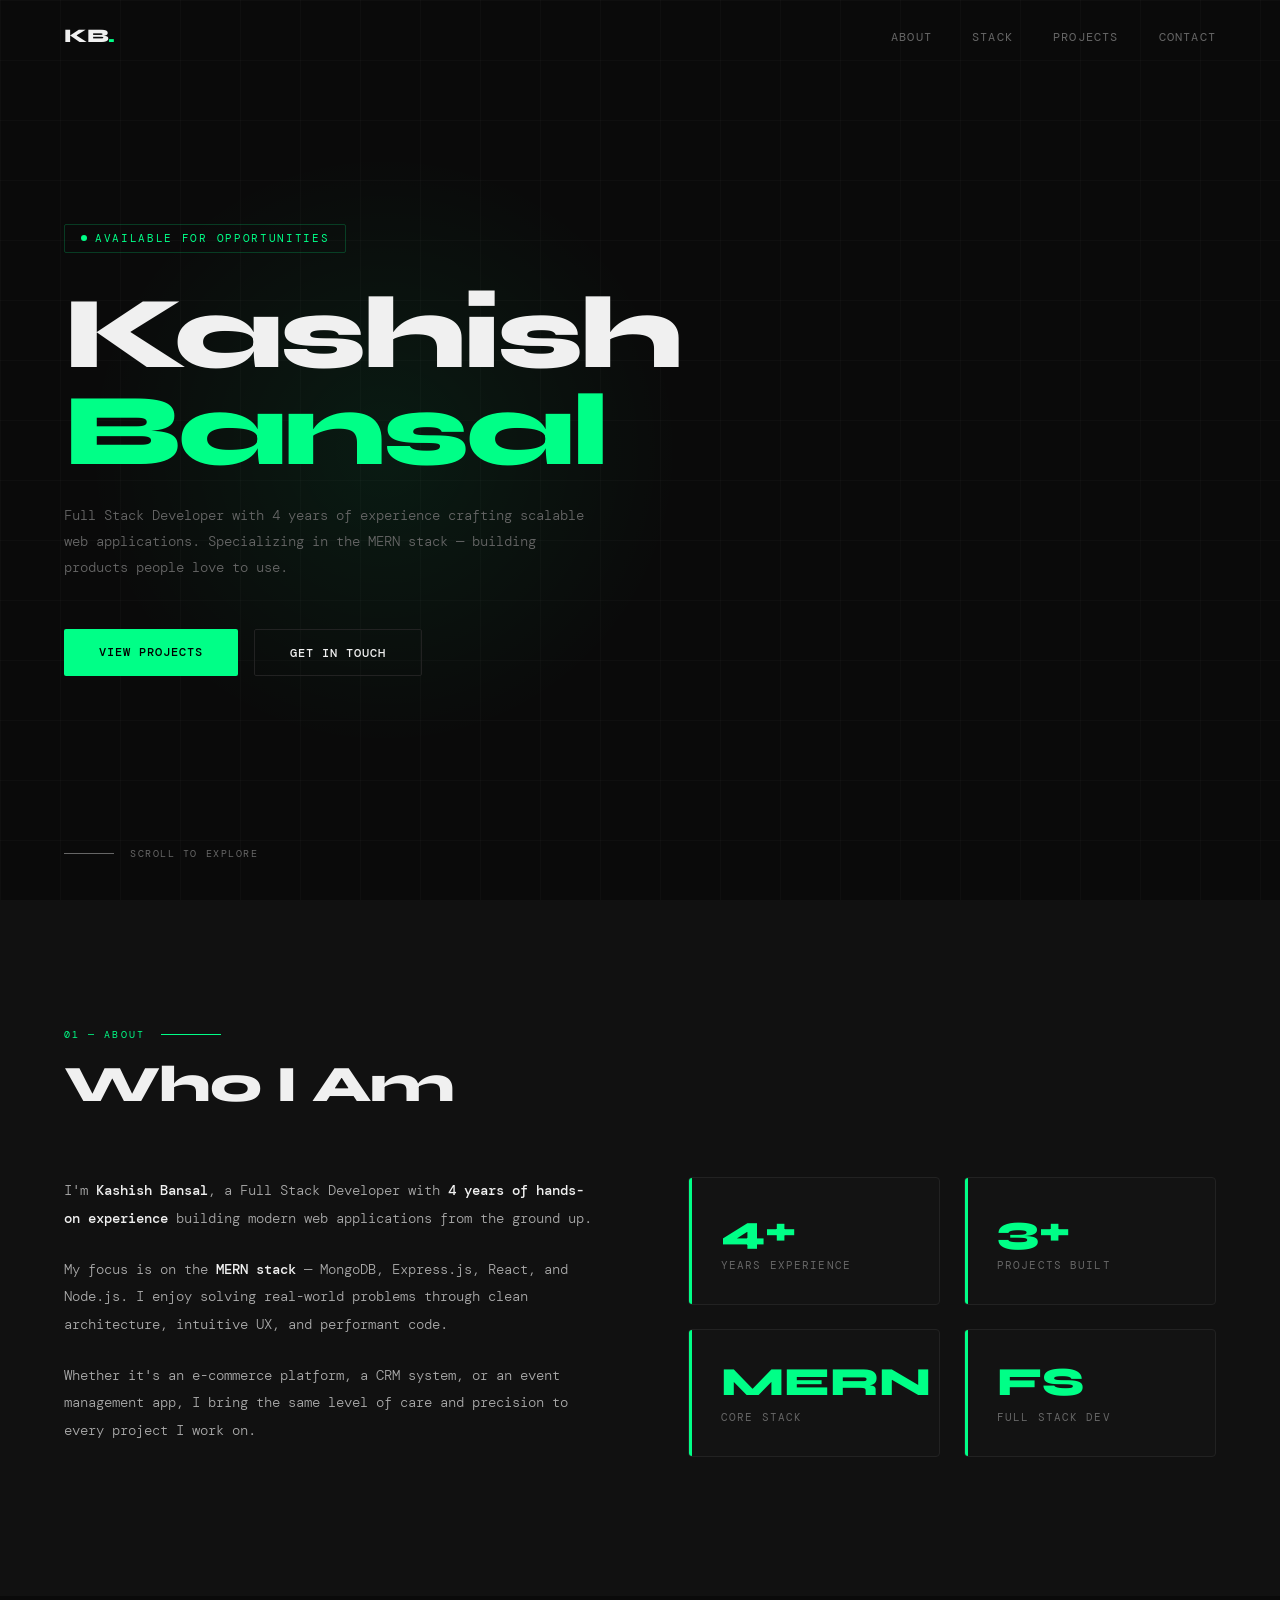
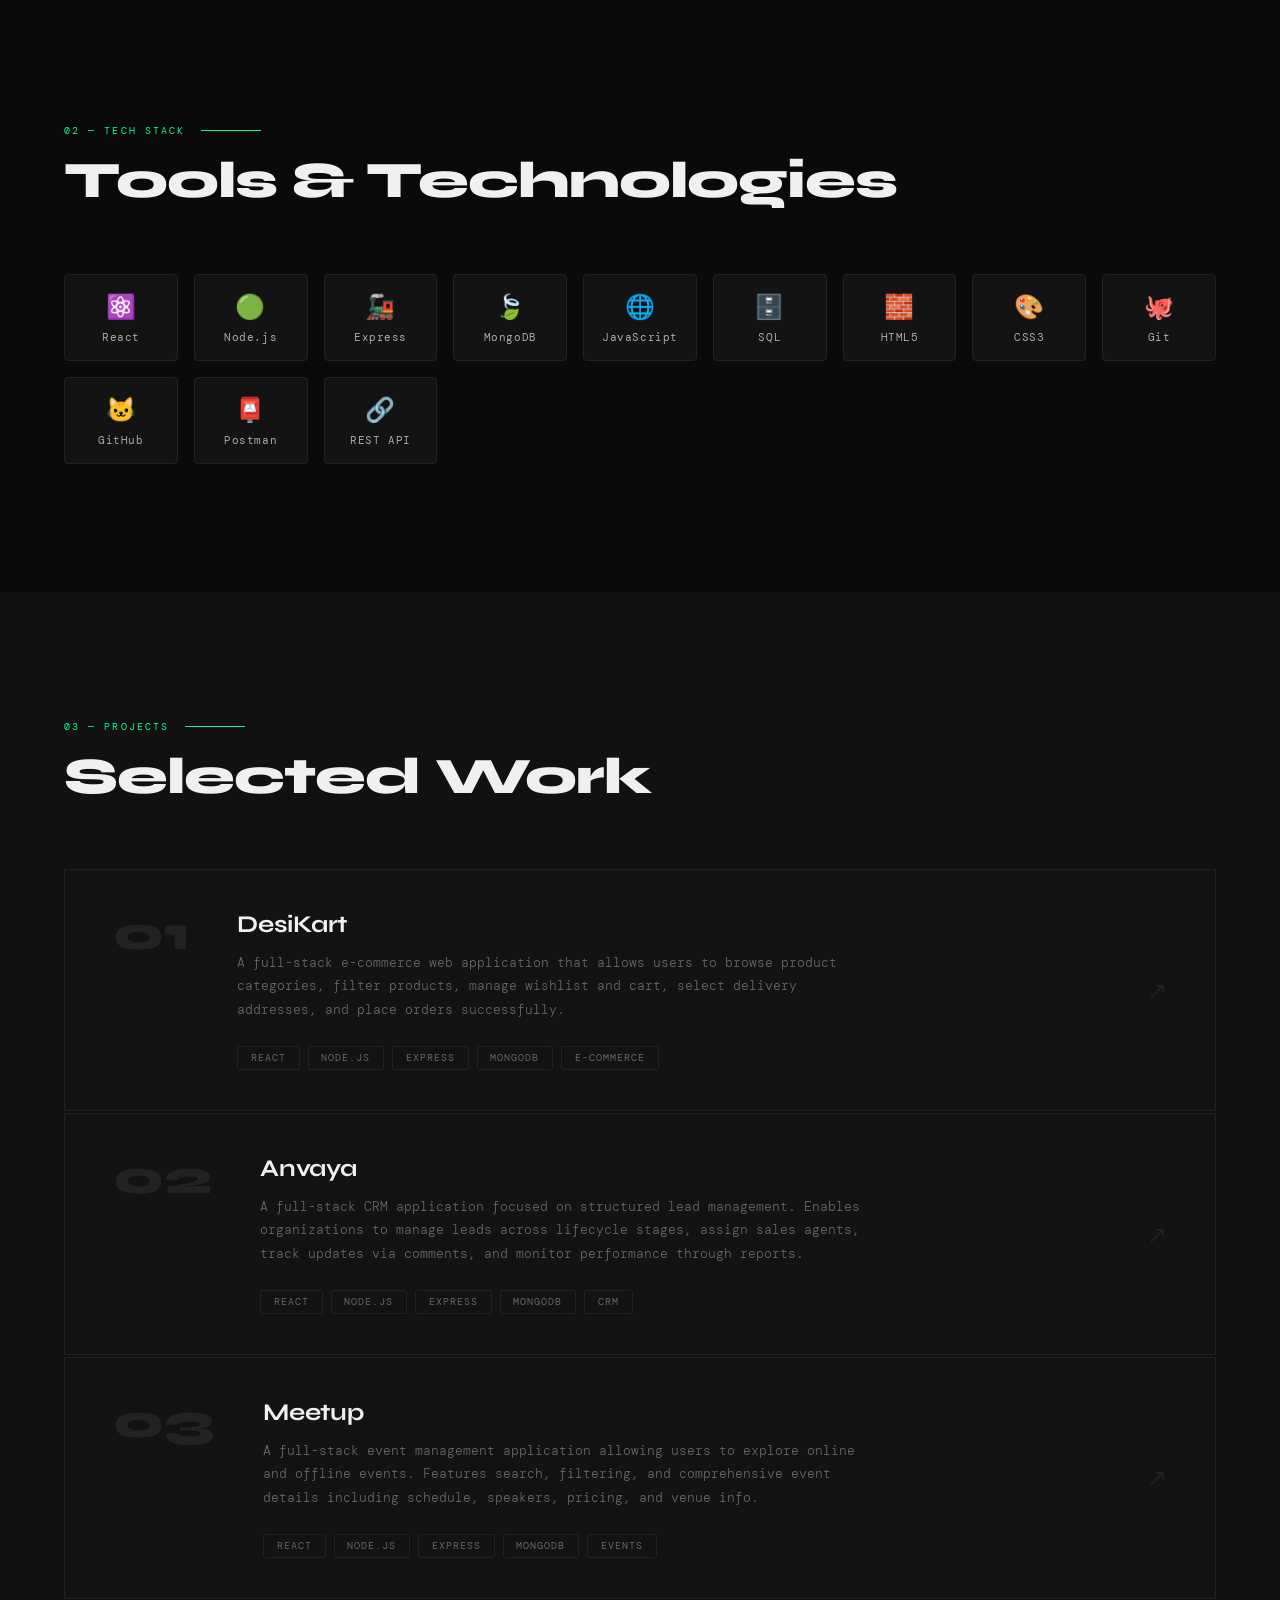
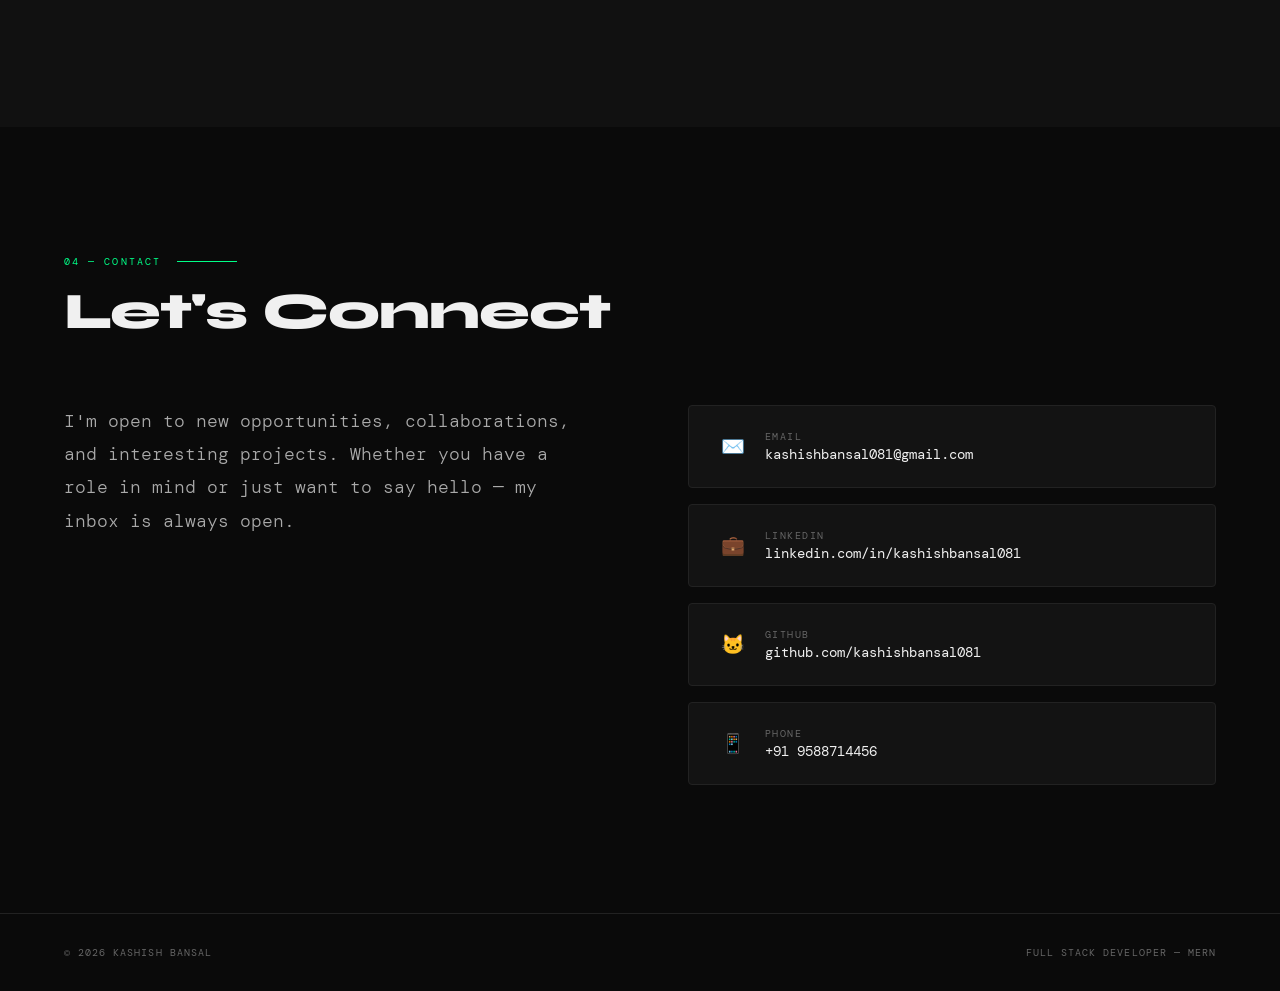
==== index.html @ 736f59fe "rename main file to index.html" ====
<!DOCTYPE html>
<html lang="en">
<head>
<meta charset="UTF-8">
<meta name="viewport" content="width=device-width, initial-scale=1.0">
<title>Kashish Bansal — Full Stack Developer</title>
<link href="https://fonts.googleapis.com/css2?family=Syne:wght@400;600;700;800&family=DM+Mono:wght@300;400;500&display=swap" rel="stylesheet">
<link rel="stylesheet" href="porfolio.css">
</head>
<body>

<!-- NAV -->
<nav id="navbar">
  <div class="nav-logo">KB<span>.</span></div>
  <ul class="nav-links">
    <li><a href="#about">About</a></li>
    <li><a href="#stack">Stack</a></li>
    <li><a href="#projects">Projects</a></li>
    <li><a href="#contact">Contact</a></li>
  </ul>
</nav>

<!-- HERO -->
<section class="hero" id="home">
  <div class="hero-grid-lines"></div>
  <div class="hero-glow"></div>
  <div class="hero-content">
    <div class="hero-tag">Available for opportunities</div>
    <h1>
      <span class="line1">Kashish</span><br>
      <span class="line2">Bansal</span>
    </h1>
    <p class="hero-desc">Full Stack Developer with 4 years of experience crafting scalable web applications. Specializing in the MERN stack — building products people love to use.</p>
    <div class="hero-cta">
      <a href="#projects" class="btn-primary">View Projects</a>
      <a href="#contact" class="btn-outline">Get In Touch</a>
    </div>
  </div>
  <div class="hero-scroll">
    <div class="scroll-line"></div>
    Scroll to explore
  </div>
</section>

<!-- ABOUT -->
<section id="about">
  <div class="section-label">01 — About</div>
  <h2 class="section-title">Who I Am</h2>
  <div class="about-grid fade-in">
    <div class="about-text">
      <p>I'm <strong>Kashish Bansal</strong>, a Full Stack Developer with <strong>4 years of hands-on experience</strong> building modern web applications from the ground up.</p>
      <p>My focus is on the <strong>MERN stack</strong> — MongoDB, Express.js, React, and Node.js. I enjoy solving real-world problems through clean architecture, intuitive UX, and performant code.</p>
      <p>Whether it's an e-commerce platform, a CRM system, or an event management app, I bring the same level of care and precision to every project I work on.</p>
    </div>
    <div class="about-stats">
      <div class="stat-card">
        <div class="stat-num">4+</div>
        <div class="stat-label">Years Experience</div>
      </div>
      <div class="stat-card">
        <div class="stat-num">3+</div>
        <div class="stat-label">Projects Built</div>
      </div>
      <div class="stat-card">
        <div class="stat-num">MERN</div>
        <div class="stat-label">Core Stack</div>
      </div>
      <div class="stat-card">
        <div class="stat-num">FS</div>
        <div class="stat-label">Full Stack Dev</div>
      </div>
    </div>
  </div>
</section>

<!-- TECH STACK -->
<section id="stack">
  <div class="section-label">02 — Tech Stack</div>
  <h2 class="section-title">Tools & Technologies</h2>
  <div class="stack-grid fade-in">
    <div class="tech-pill"><span class="icon">⚛️</span>React</div>
    <div class="tech-pill"><span class="icon">🟢</span>Node.js</div>
    <div class="tech-pill"><span class="icon">🚂</span>Express</div>
    <div class="tech-pill"><span class="icon">🍃</span>MongoDB</div>
    <div class="tech-pill"><span class="icon">🌐</span>JavaScript</div>
    <div class="tech-pill"><span class="icon">🗄️</span>SQL</div>
    <div class="tech-pill"><span class="icon">🧱</span>HTML5</div>
    <div class="tech-pill"><span class="icon">🎨</span>CSS3</div>
    <div class="tech-pill"><span class="icon">🐙</span>Git</div>
    <div class="tech-pill"><span class="icon">🐱</span>GitHub</div>
    <div class="tech-pill"><span class="icon">📮</span>Postman</div>
    <div class="tech-pill"><span class="icon">🔗</span>REST API</div>
  </div>
</section>

<!-- PROJECTS -->
<section id="projects">
  <div class="section-label">03 — Projects</div>
  <h2 class="section-title">Selected Work</h2>

  <div class="projects-list fade-in">

    <!-- Project 1 -->
    <a href="https://frontend-e-commerce-iota-nine.vercel.app/" class="project-item">
      <div class="project-num">01</div>

      <div class="project-info">
        <div class="project-name">DesiKart</div>
        <p class="project-desc">
          A full-stack e-commerce web application that allows users to browse product categories, filter products, manage wishlist and cart, select delivery addresses, and place orders successfully.
        </p>

        <div class="project-tags">
          <span class="tag">React</span>
          <span class="tag">Node.js</span>
          <span class="tag">Express</span>
          <span class="tag">MongoDB</span>
          <span class="tag">E-Commerce</span>
        </div>
      </div>

      <div class="project-arrow">↗</div>
    </a>


    <!-- Project 2 -->
    <a href="https://frontend-crm-khaki.vercel.app/" class="project-item">
      <div class="project-num">02</div>

      <div class="project-info">
        <div class="project-name">Anvaya</div>
        <p class="project-desc">
          A full-stack CRM application focused on structured lead management. Enables organizations to manage leads across lifecycle stages, assign sales agents, track updates via comments, and monitor performance through reports.
        </p>

        <div class="project-tags">
          <span class="tag">React</span>
          <span class="tag">Node.js</span>
          <span class="tag">Express</span>
          <span class="tag">MongoDB</span>
          <span class="tag">CRM</span>
        </div>
      </div>

      <div class="project-arrow">↗</div>
    </a>


    <!-- Project 3 -->
    <a href="https://frontend-meetup-app-sable.vercel.app/" class="project-item">
      <div class="project-num">03</div>

      <div class="project-info">
        <div class="project-name">Meetup</div>
        <p class="project-desc">
          A full-stack event management application allowing users to explore online and offline events. Features search, filtering, and comprehensive event details including schedule, speakers, pricing, and venue info.
        </p>

        <div class="project-tags">
          <span class="tag">React</span>
          <span class="tag">Node.js</span>
          <span class="tag">Express</span>
          <span class="tag">MongoDB</span>
          <span class="tag">Events</span>
        </div>
      </div>

      <div class="project-arrow">↗</div>
    </a>

  </div>
</section>

<!-- CONTACT -->
<section id="contact">
  <div class="section-label">04 — Contact</div>
  <h2 class="section-title">Let's Connect</h2>
  <div class="contact-wrapper fade-in">
    <div class="contact-intro">
      <p style="font-size:1.1rem;line-height:1.9;color:#aaa;font-weight:300;">
        I'm open to new opportunities, collaborations, and interesting projects. Whether you have a role in mind or just want to say hello — my inbox is always open.
      </p>
    </div>
    <div class="contact-links">
      <a href="/cdn-cgi/l/kashishbansal081#d2b9b3a1babba1ba92b7aab3bfa2beb7fcb1bdbf" class="contact-link">
        <span class="link-icon">✉️</span>
        <div class="link-meta">
          <span class="link-type">Email</span>
          <span class="link-label"><span class="__cf_email__" data-cfemail="0b606a78636278634b6e736a667b676e25686466">kashishbansal081@gmail.com</span></span>
        </div>
      </a>
      <a href="https://linkedin.com/in/kashishbansal081" target="_blank" class="contact-link">
        <span class="link-icon">💼</span>
        <div class="link-meta">
          <span class="link-type">LinkedIn</span>
          <span class="link-label">linkedin.com/in/kashishbansal081</span>
        </div>
      </a>
      <a href="https://github.com/kashishbansal081" target="_blank" class="contact-link">
        <span class="link-icon">🐱</span>
        <div class="link-meta">
          <span class="link-type">GitHub</span>
          <span class="link-label">github.com/kashishbansal081</span>
        </div>
      </a>
      <a href="tel:+919999999999" class="contact-link">
        <span class="link-icon">📱</span>
        <div class="link-meta">
          <span class="link-type">Phone</span>
          <span class="link-label">+91 9588714456</span>
        </div>
      </a>
    </div>
  </div>
</section>

<footer>
  <span>&copy; 2026 Kashish Bansal</span>
  <span>Full Stack Developer — MERN</span>
</footer>

<script data-cfasync="false" src="/cdn-cgi/scripts/5c5dd728/cloudflare-static/email-decode.min.js"></script><script>
  // Nav scroll
  const navbar = document.getElementById('navbar');
  window.addEventListener('scroll', () => {
    navbar.classList.toggle('scrolled', window.scrollY > 50);
  });

  // Fade in observer
  const observer = new IntersectionObserver((entries) => {
    entries.forEach((e, i) => {
      if (e.isIntersecting) {
        e.target.style.transitionDelay = (i * 0.1) + 's';
        e.target.classList.add('visible');
      }
    });
  }, { threshold: 0.1 });
  document.querySelectorAll('.fade-in').forEach(el => observer.observe(el));
</script>
</body>
</html>
---- porfolio.css ----
:root {
  --bg: #0a0a0a;
  --surface: #111111;
  --surface2: #181818;
  --border: #222222;
  --accent: #00ff87;
  --accent2: #00c4ff;
  --text: #f0f0f0;
  --muted: #666666;
  --card-bg: #131313;
}

*,
*::before,
*::after {
  box-sizing: border-box;
  margin: 0;
  padding: 0;
}

html {
  scroll-behavior: smooth;
}

body {
  background: var(--bg);
  color: var(--text);
  font-family: "DM Mono", monospace;
  overflow-x: hidden;
}

/* Noise overlay */
body::before {
  content: "";
  position: fixed;
  inset: 0;
  pointer-events: none;
  z-index: 1;
  opacity: 0.4;
}

/* NAV */
nav {
  position: fixed;
  top: 0;
  left: 0;
  right: 0;
  z-index: 100;
  display: flex;
  justify-content: space-between;
  align-items: center;
  padding: 1.5rem 4rem;
  border-bottom: 1px solid transparent;
  transition: all 0.3s;
  backdrop-filter: blur(0px);
}
nav.scrolled {
  border-bottom-color: var(--border);
  background: rgba(10, 10, 10, 0.85);
  backdrop-filter: blur(20px);
}
.nav-logo {
  font-family: "Syne", sans-serif;
  font-weight: 800;
  font-size: 1.2rem;
  letter-spacing: -0.02em;
}
.nav-logo span {
  color: var(--accent);
}
.nav-links {
  display: flex;
  gap: 2.5rem;
  list-style: none;
}
.nav-links a {
  color: var(--muted);
  text-decoration: none;
  font-size: 0.75rem;
  letter-spacing: 0.1em;
  text-transform: uppercase;
  transition: color 0.2s;
}
.nav-links a:hover {
  color: var(--accent);
}

/* HERO */
.hero {
  min-height: 100vh;
  display: flex;
  flex-direction: column;
  justify-content: center;
  padding: 0 4rem;
  position: relative;
  overflow: hidden;
}
.hero-grid-lines {
  position: absolute;
  inset: 0;
  z-index: 0;
  background-image:
    linear-gradient(rgba(255, 255, 255, 0.02) 1px, transparent 1px),
    linear-gradient(90deg, rgba(255, 255, 255, 0.02) 1px, transparent 1px);
  background-size: 60px 60px;
}
.hero-glow {
  position: absolute;
  width: 600px;
  height: 600px;
  background: radial-gradient(
    circle,
    rgba(0, 255, 135, 0.07) 0%,
    transparent 70%
  );
  top: 50%;
  left: 30%;
  transform: translate(-50%, -50%);
  pointer-events: none;
}
.hero-content {
  position: relative;
  z-index: 2;
  max-width: 900px;
}
.hero-tag {
  display: inline-flex;
  align-items: center;
  gap: 0.5rem;
  font-size: 0.7rem;
  letter-spacing: 0.15em;
  text-transform: uppercase;
  color: var(--accent);
  margin-bottom: 2rem;
  border: 1px solid rgba(0, 255, 135, 0.2);
  padding: 0.4rem 1rem;
  border-radius: 2px;
}
.hero-tag::before {
  content: "";
  width: 6px;
  height: 6px;
  background: var(--accent);
  border-radius: 50%;
  animation: pulse 2s infinite;
}
@keyframes pulse {
  0%,
  100% {
    opacity: 1;
    transform: scale(1);
  }
  50% {
    opacity: 0.4;
    transform: scale(0.8);
  }
}
.hero h1 {
  font-family: "Syne", sans-serif;
  font-size: clamp(3.5rem, 8vw, 7rem);
  font-weight: 800;
  line-height: 0.95;
  letter-spacing: -0.03em;
  margin-bottom: 1.5rem;
}
.hero h1 .line2 {
  color: var(--accent);
}
.hero-desc {
  font-size: 0.9rem;
  line-height: 1.8;
  color: var(--muted);
  max-width: 520px;
  margin-bottom: 3rem;
  font-weight: 300;
}
.hero-cta {
  display: flex;
  gap: 1rem;
  flex-wrap: wrap;
}
.btn-primary {
  background: var(--accent);
  color: #000;
  padding: 0.9rem 2.2rem;
  font-family: "DM Mono", monospace;
  font-size: 0.75rem;
  font-weight: 500;
  letter-spacing: 0.08em;
  text-transform: uppercase;
  border: none;
  border-radius: 2px;
  text-decoration: none;
  transition: all 0.2s;
  display: inline-block;
}
.btn-primary:hover {
  background: #00e678;
  transform: translateY(-2px);
}
.btn-outline {
  background: transparent;
  color: var(--text);
  padding: 0.9rem 2.2rem;
  font-family: "DM Mono", monospace;
  font-size: 0.75rem;
  font-weight: 500;
  letter-spacing: 0.08em;
  text-transform: uppercase;
  border: 1px solid var(--border);
  border-radius: 2px;
  text-decoration: none;
  transition: all 0.2s;
  display: inline-block;
}
.btn-outline:hover {
  border-color: var(--accent);
  color: var(--accent);
}

.hero-scroll {
  position: absolute;
  bottom: 2.5rem;
  left: 4rem;
  display: flex;
  align-items: center;
  gap: 1rem;
  font-size: 0.65rem;
  letter-spacing: 0.15em;
  text-transform: uppercase;
  color: var(--muted);
  z-index: 2;
}
.scroll-line {
  width: 50px;
  height: 1px;
  background: var(--muted);
  position: relative;
  overflow: hidden;
}
.scroll-line::after {
  content: "";
  position: absolute;
  top: 0;
  left: -100%;
  width: 100%;
  height: 100%;
  background: var(--accent);
  animation: scrollLine 2s ease infinite;
}
@keyframes scrollLine {
  0% {
    left: -100%;
  }
  100% {
    left: 100%;
  }
}

/* SECTIONS */
section {
  padding: 8rem 4rem;
  position: relative;
}
.section-label {
  font-size: 0.65rem;
  letter-spacing: 0.2em;
  text-transform: uppercase;
  color: var(--accent);
  margin-bottom: 1rem;
  display: flex;
  align-items: center;
  gap: 1rem;
}
.section-label::after {
  content: "";
  flex: 1;
  max-width: 60px;
  height: 1px;
  background: var(--accent);
}
.section-title {
  font-family: "Syne", sans-serif;
  font-size: clamp(2rem, 4vw, 3.5rem);
  font-weight: 800;
  letter-spacing: -0.02em;
  margin-bottom: 4rem;
  line-height: 1.1;
}

/* ABOUT */
#about {
  background: var(--surface);
}
.about-grid {
  display: grid;
  grid-template-columns: 1fr 1fr;
  gap: 6rem;
  align-items: start;
}
.about-text p {
  font-size: 0.9rem;
  line-height: 1.9;
  color: #aaa;
  margin-bottom: 1.5rem;
  font-weight: 300;
}
.about-text p strong {
  color: var(--text);
  font-weight: 500;
}
.about-stats {
  display: grid;
  grid-template-columns: 1fr 1fr;
  gap: 1.5rem;
}
.stat-card {
  background: var(--card-bg);
  border: 1px solid var(--border);
  padding: 2rem;
  border-radius: 4px;
  position: relative;
  overflow: hidden;
}
.stat-card::before {
  content: "";
  position: absolute;
  top: 0;
  left: 0;
  width: 3px;
  height: 100%;
  background: var(--accent);
}
.stat-num {
  font-family: "Syne", sans-serif;
  font-size: 2.5rem;
  font-weight: 800;
  color: var(--accent);
  line-height: 1;
  margin-bottom: 0.5rem;
}
.stat-label {
  font-size: 0.7rem;
  letter-spacing: 0.1em;
  text-transform: uppercase;
  color: var(--muted);
}

/* TECH STACK */
#stack {
  background: var(--bg);
}
.stack-grid {
  display: grid;
  grid-template-columns: repeat(auto-fill, minmax(110px, 1fr));
  gap: 1rem;
}
.tech-pill {
  background: var(--card-bg);
  border: 1px solid var(--border);
  padding: 1rem 0.5rem;
  border-radius: 4px;
  text-align: center;
  font-size: 0.7rem;
  letter-spacing: 0.05em;
  color: #aaa;
  transition: all 0.2s;
}
.tech-pill:hover {
  border-color: var(--accent);
  color: var(--accent);
  background: rgba(0, 255, 135, 0.04);
  transform: translateY(-3px);
}
.tech-pill .icon {
  font-size: 1.5rem;
  display: block;
  margin-bottom: 0.5rem;
}

/* PROJECTS */
#projects {
  background: var(--surface);
}
.projects-list {
  display: flex;
  flex-direction: column;
  gap: 1.5px;
}
.project-item {
  background: var(--card-bg);
  border: 1px solid var(--border);
  padding: 2.5rem 3rem;
  display: grid;
  grid-template-columns: auto 1fr auto;
  align-items: start;
  gap: 3rem;
  transition: all 0.25s;
  position: relative;
  overflow: hidden;
  text-decoration: none;
  color: inherit;
}
.project-item::after {
  content: "";
  position: absolute;
  bottom: 0;
  left: 0;
  width: 0;
  height: 2px;
  background: linear-gradient(90deg, var(--accent), var(--accent2));
  transition: width 0.3s ease;
}
.project-item:hover::after {
  width: 100%;
}
.project-item:hover {
  background: #161616;
  border-color: #333;
}
.project-num {
  font-family: "Syne", sans-serif;
  font-size: 3rem;
  font-weight: 800;
  color: var(--border);
  line-height: 1;
  transition: color 0.2s;
  min-width: 60px;
}
.project-item:hover .project-num {
  color: var(--accent);
}
.project-name {
  font-family: "Syne", sans-serif;
  font-size: 1.5rem;
  font-weight: 700;
  margin-bottom: 0.75rem;
  letter-spacing: -0.01em;
}
.project-desc {
  font-size: 0.82rem;
  line-height: 1.8;
  color: var(--muted);
  font-weight: 300;
  max-width: 600px;
  margin-bottom: 1.5rem;
}
.project-tags {
  display: flex;
  flex-wrap: wrap;
  gap: 0.5rem;
}
.tag {
  font-size: 0.62rem;
  letter-spacing: 0.1em;
  text-transform: uppercase;
  padding: 0.3rem 0.8rem;
  border: 1px solid var(--border);
  border-radius: 2px;
  color: var(--muted);
}
.project-arrow {
  font-size: 1.5rem;
  color: var(--border);
  transition: all 0.2s;
  align-self: center;
}
.project-item:hover .project-arrow {
  color: var(--accent);
  transform: translate(4px, -4px);
}

/* CONTACT */
#contact {
  background: var(--bg);
}
.contact-wrapper {
  display: grid;
  grid-template-columns: 1fr 1fr;
  gap: 6rem;
  align-items: start;
}
.contact-intro {
  font-size: 0.9rem;
  line-height: 1.9;
  color: #aaa;
  font-weight: 300;
}
.contact-links {
  display: flex;
  flex-direction: column;
  gap: 1rem;
}
.contact-link {
  display: flex;
  align-items: center;
  gap: 1.5rem;
  padding: 1.5rem 2rem;
  background: var(--card-bg);
  border: 1px solid var(--border);
  border-radius: 4px;
  text-decoration: none;
  color: var(--text);
  transition: all 0.2s;
}
.contact-link:hover {
  border-color: var(--accent);
  transform: translateX(6px);
}
.contact-link:hover .link-label {
  color: var(--accent);
}
.link-icon {
  font-size: 1.2rem;
  width: 20px;
  text-align: center;
}
.link-meta {
  display: flex;
  flex-direction: column;
  gap: 0.2rem;
}
.link-type {
  font-size: 0.6rem;
  letter-spacing: 0.15em;
  text-transform: uppercase;
  color: var(--muted);
}
.link-label {
  font-size: 0.85rem;
  font-weight: 400;
}

/* FOOTER */
footer {
  border-top: 1px solid var(--border);
  padding: 2rem 4rem;
  display: flex;
  justify-content: space-between;
  align-items: center;
  font-size: 0.65rem;
  letter-spacing: 0.1em;
  text-transform: uppercase;
  color: var(--muted);
}

/* FADE IN */
.fade-in {
  opacity: 0;
  transform: translateY(30px);
  transition:
    opacity 0.7s ease,
    transform 0.7s ease;
}
.fade-in.visible {
  opacity: 1;
  transform: translateY(0);
}

@media (max-width: 768px) {
  nav {
    padding: 1.2rem 1.5rem;
  }
  .nav-links {
    display: none;
  }
  .hero {
    padding: 0 1.5rem;
  }
  section {
    padding: 5rem 1.5rem;
  }
  .about-grid,
  .contact-wrapper {
    grid-template-columns: 1fr;
    gap: 3rem;
  }
  .project-item {
    grid-template-columns: 1fr;
    gap: 1rem;
    padding: 2rem;
    text-decoration: none;
    color: inherit;
  }
  .project-num {
    font-size: 2rem;
  }
  footer {
    flex-direction: column;
    gap: 1rem;
    text-align: center;
    padding: 2rem 1.5rem;
  }
}
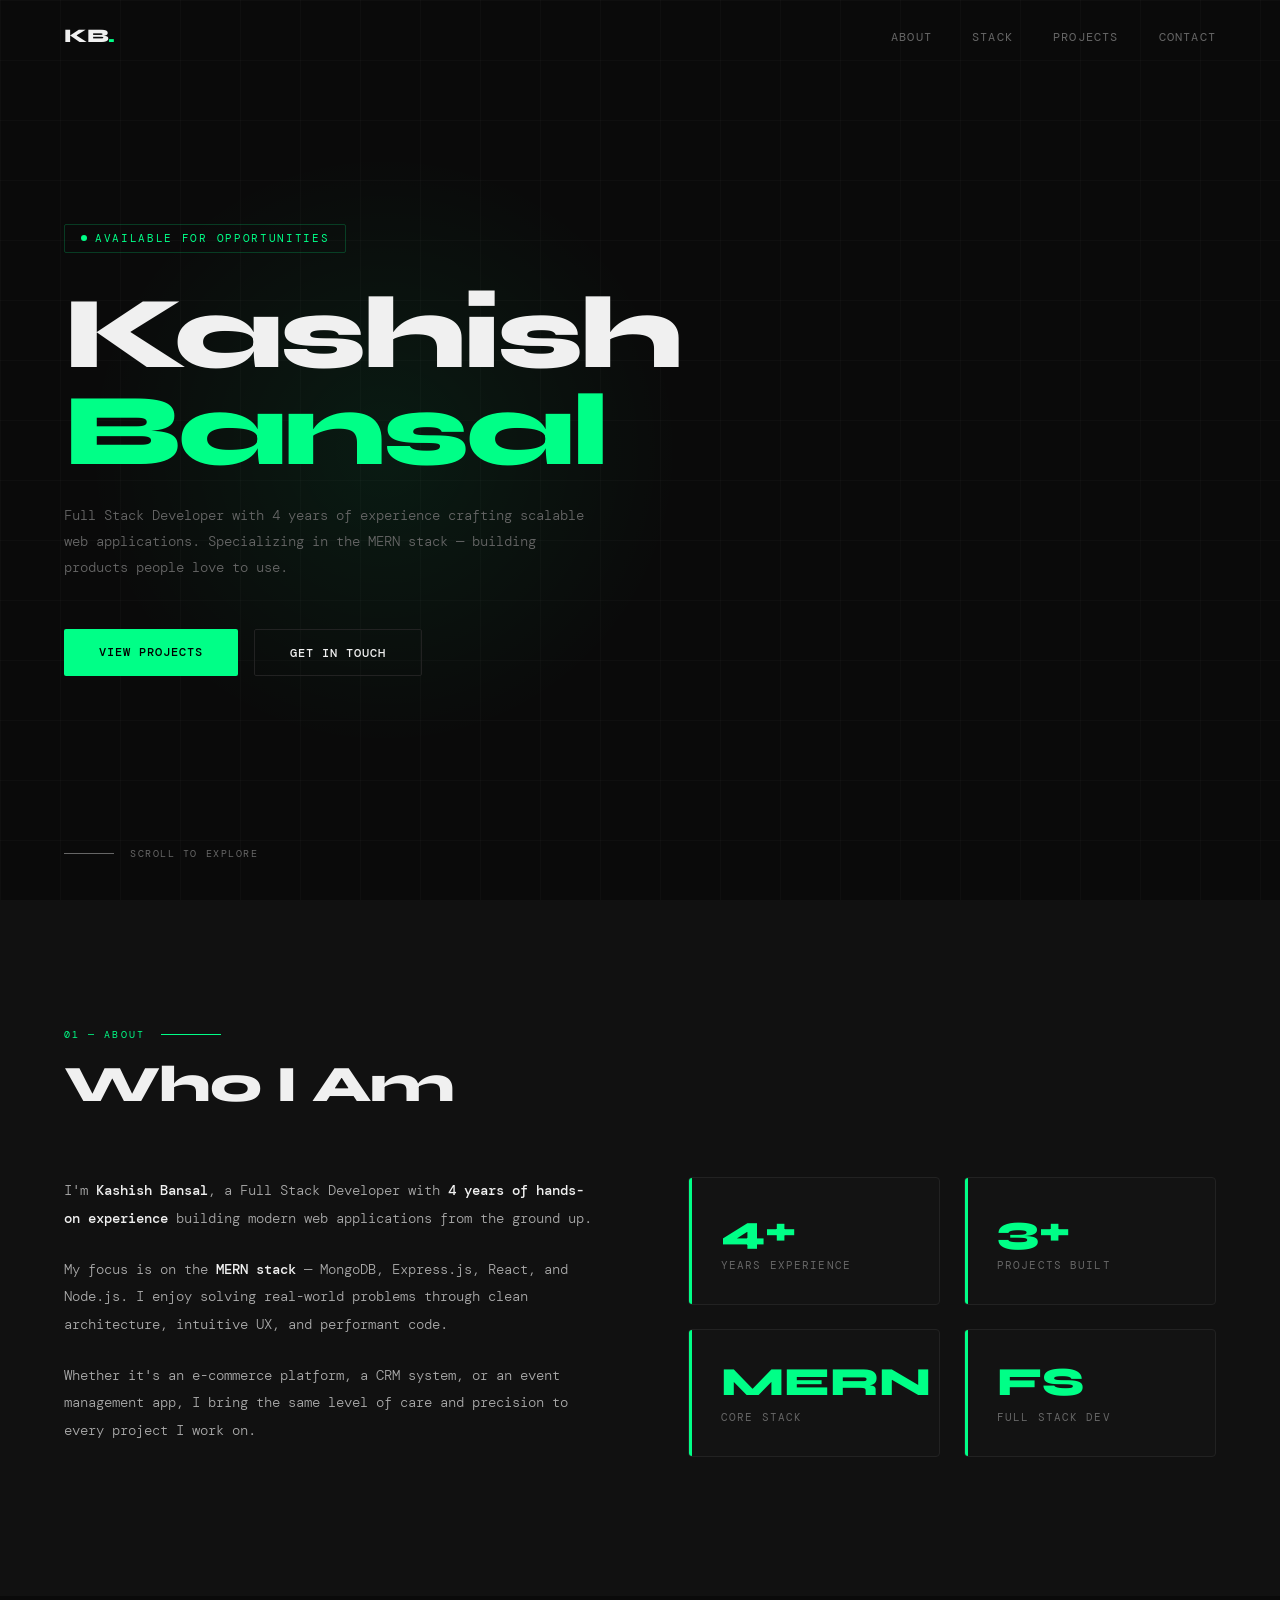
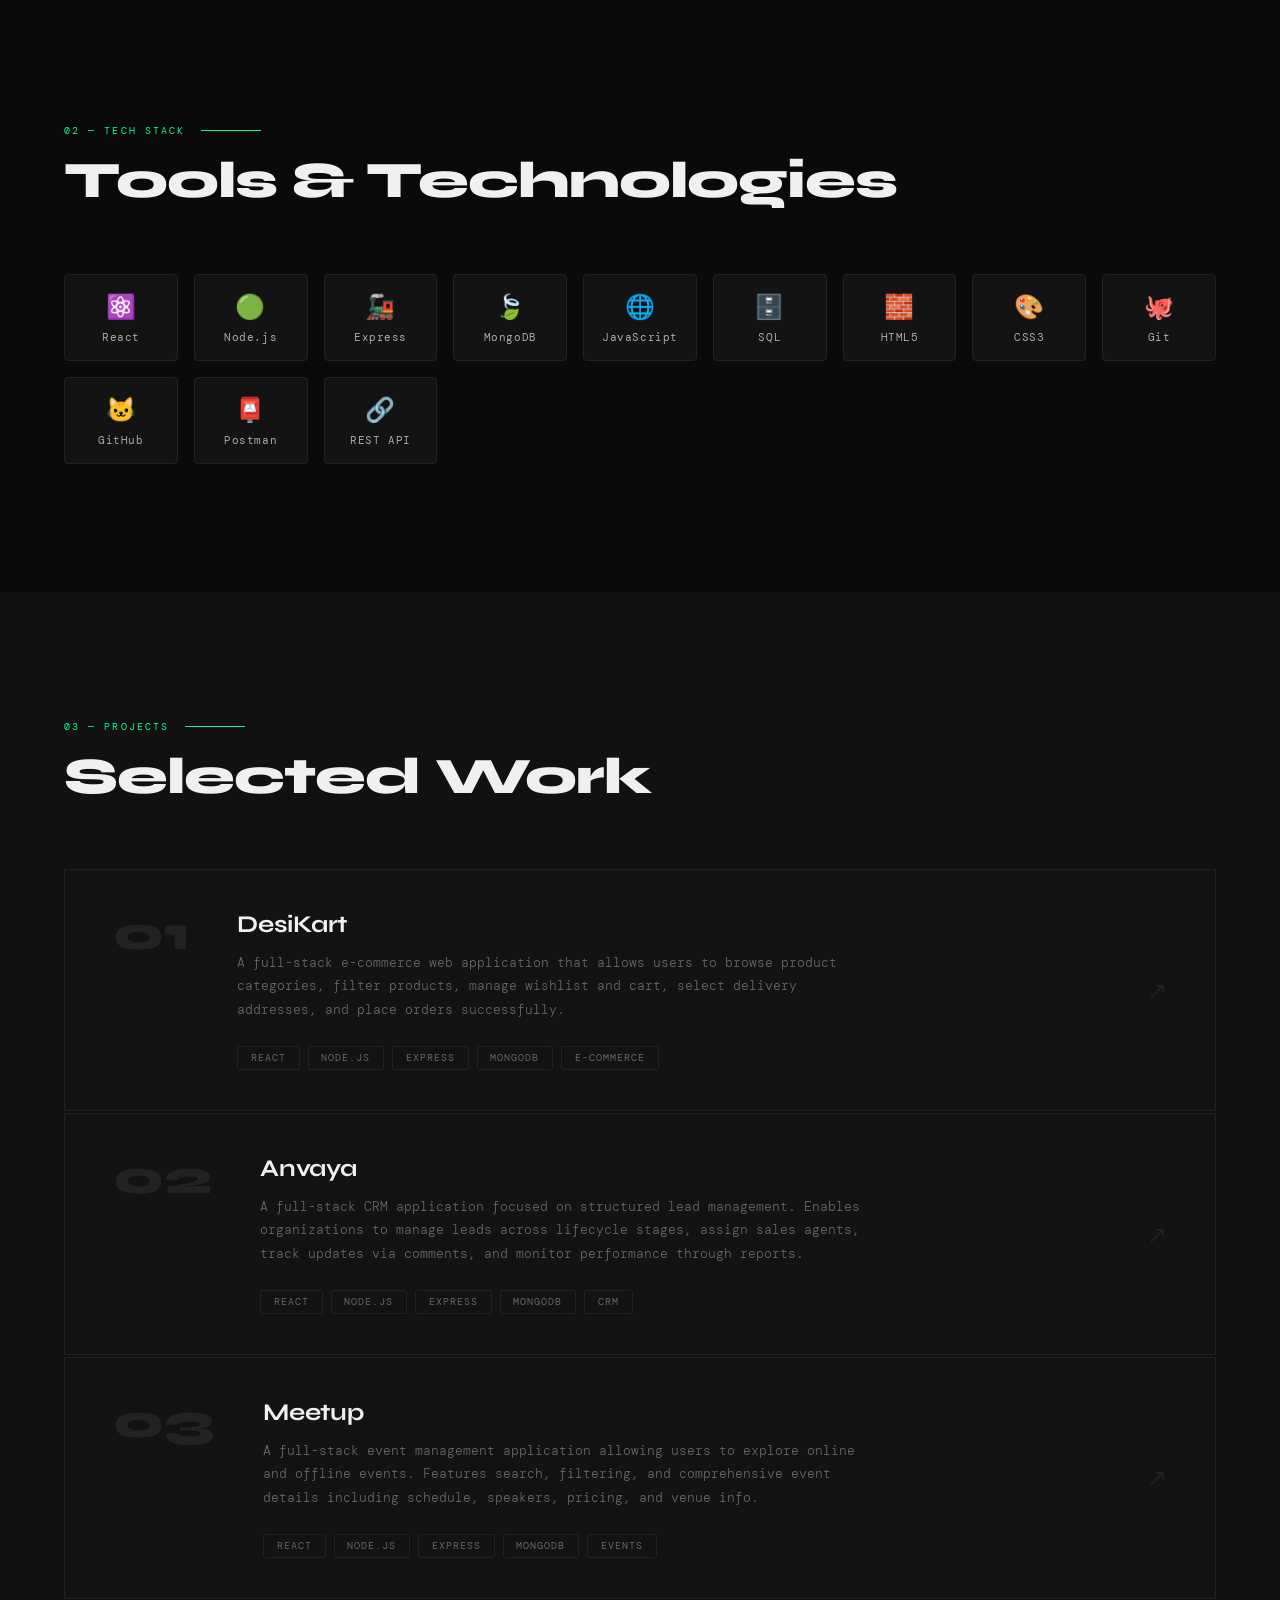
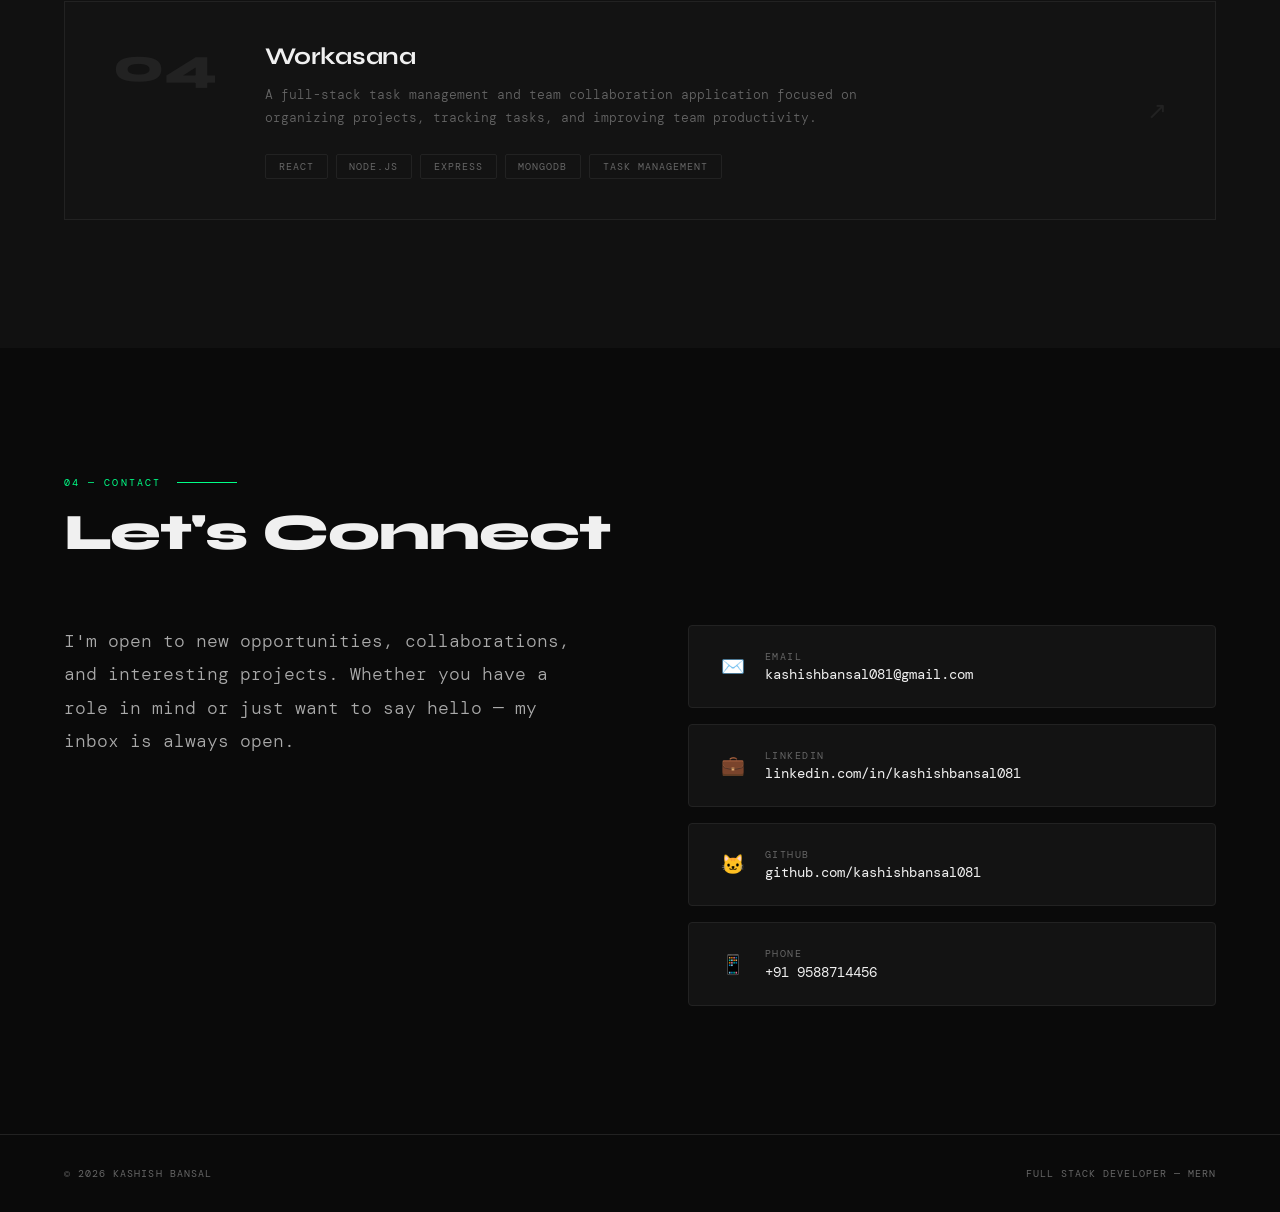
==== commit 2665670e: "adding new project to the portfolio" ====
--- a/index.html
+++ b/index.html
@@ -168,6 +168,30 @@
       <div class="project-arrow">↗</div>
     </a>
 
+        <!-- Project 4 -->
+
+    <a href="https://frontend-workasana-3m46-m0f79z5gn.vercel.app/" class="project-item">
+      <div class="project-num">04</div>
+
+      <div class="project-info">
+        <div class="project-name">Workasana</div>
+        <p class="project-desc">
+          A full-stack task management and team collaboration application focused on organizing projects, tracking tasks, and improving team productivity.
+        </p>
+
+        <div class="project-tags">
+          <span class="tag">React</span>
+          <span class="tag">Node.js</span>
+          <span class="tag">Express</span>
+          <span class="tag">MongoDB</span>
+          <span class="tag">Task Management</span>
+        </div>
+      </div>
+
+      <div class="project-arrow">↗</div>
+    </a>
+
+
   </div>
 </section>
 
@@ -238,4 +262,4 @@
   document.querySelectorAll('.fade-in').forEach(el => observer.observe(el));
 </script>
 </body>
-</html>+</html>
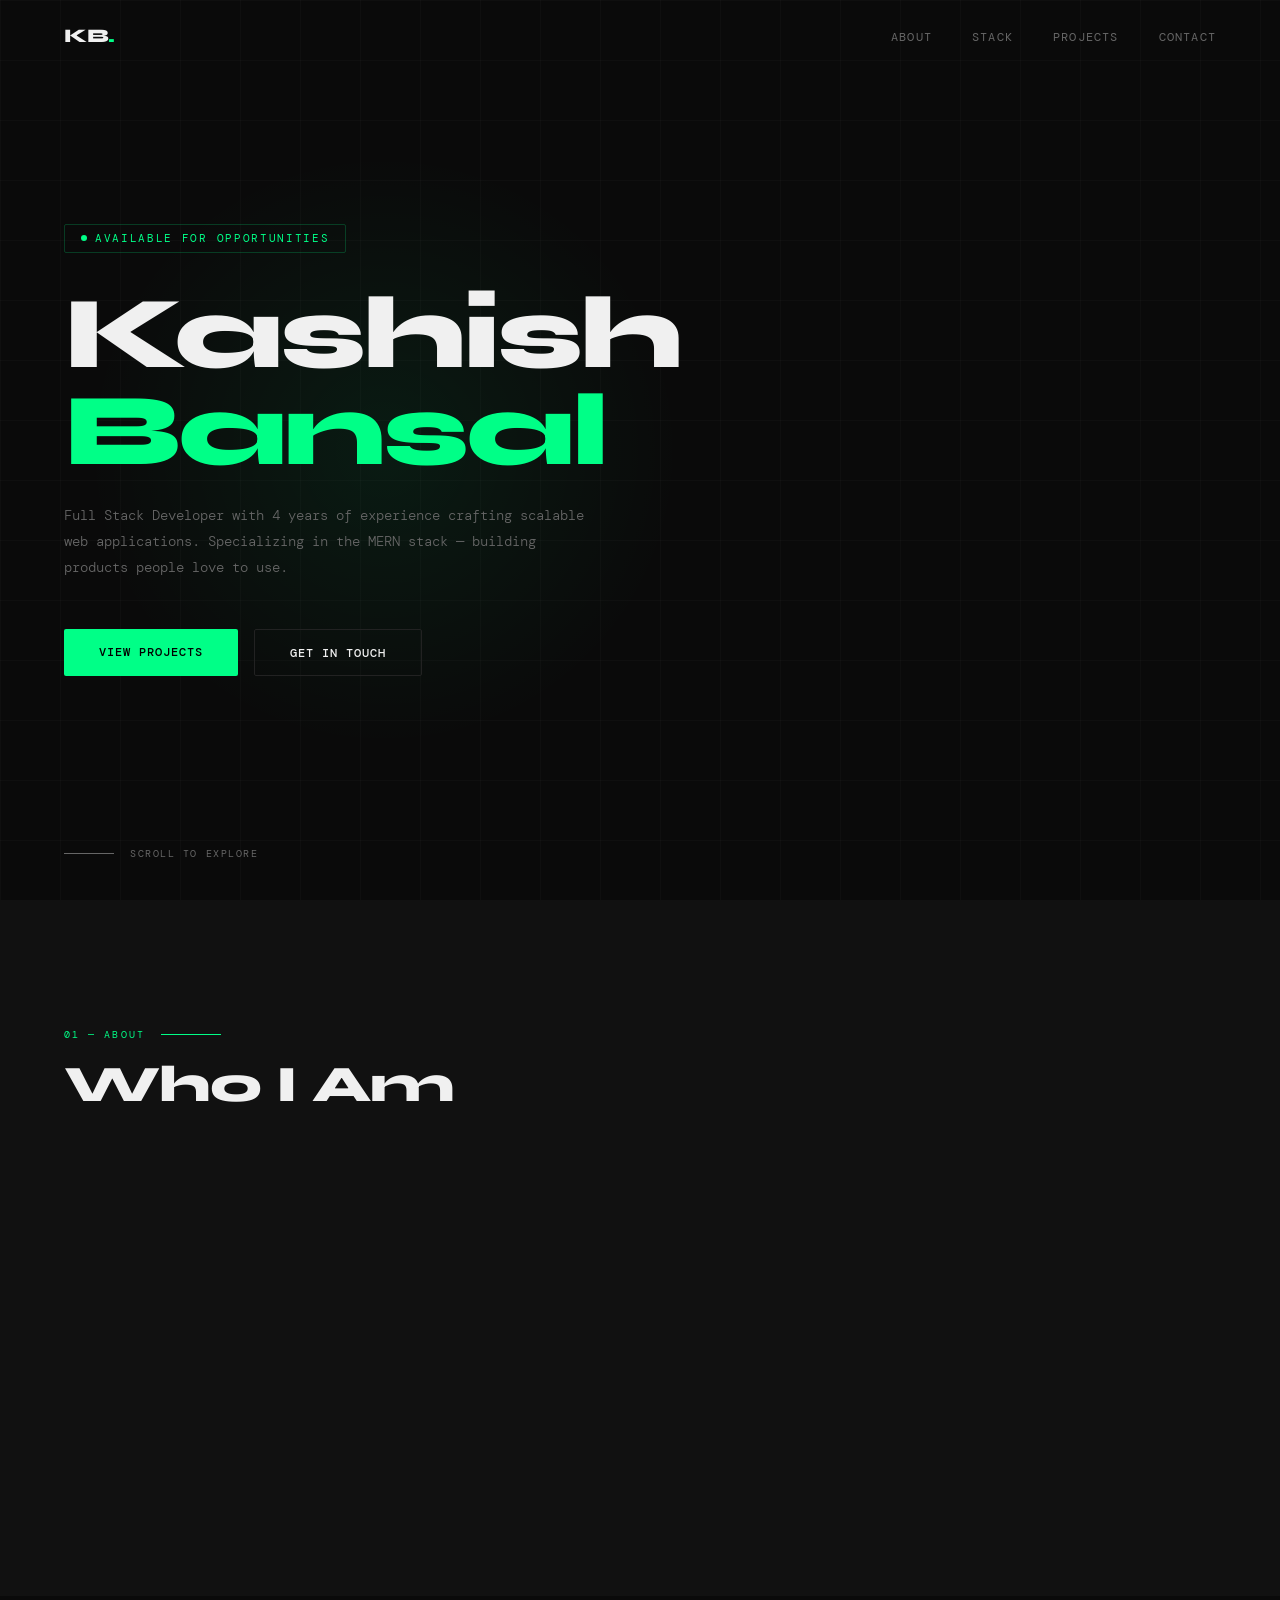
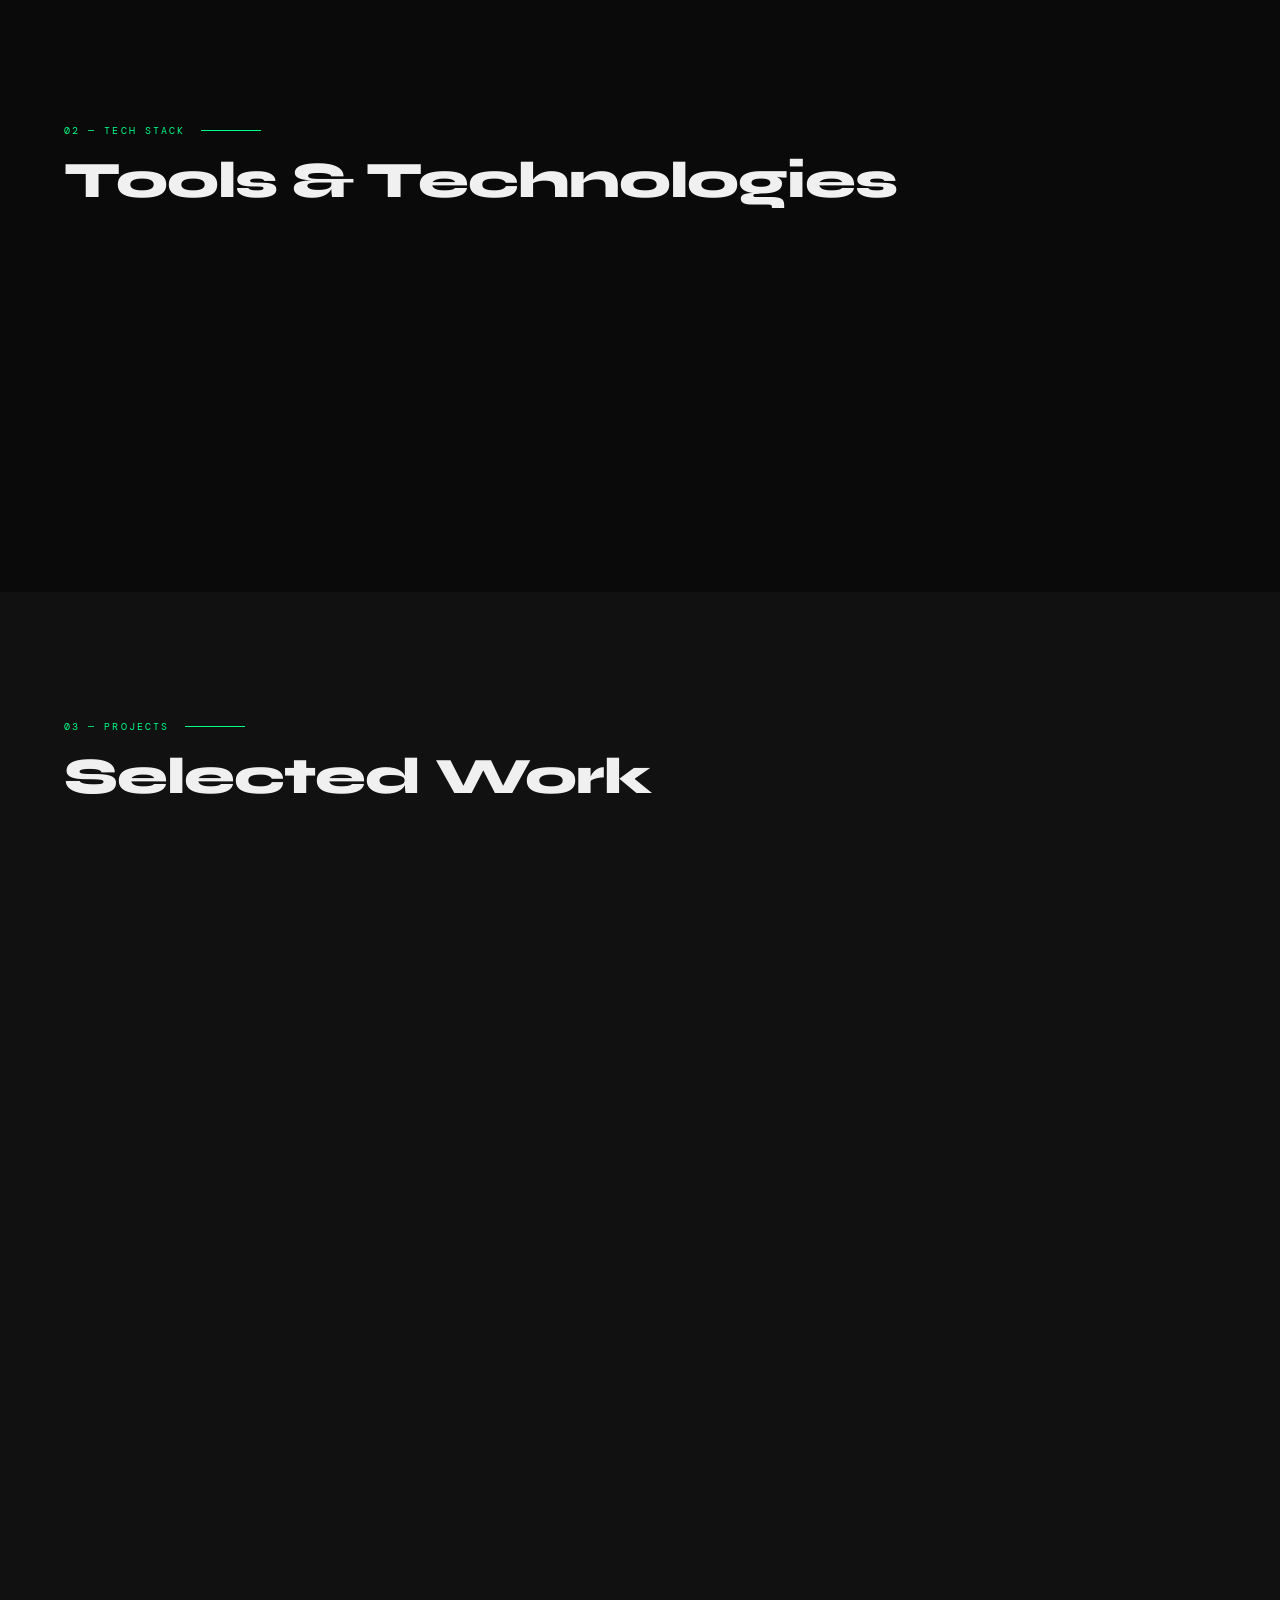
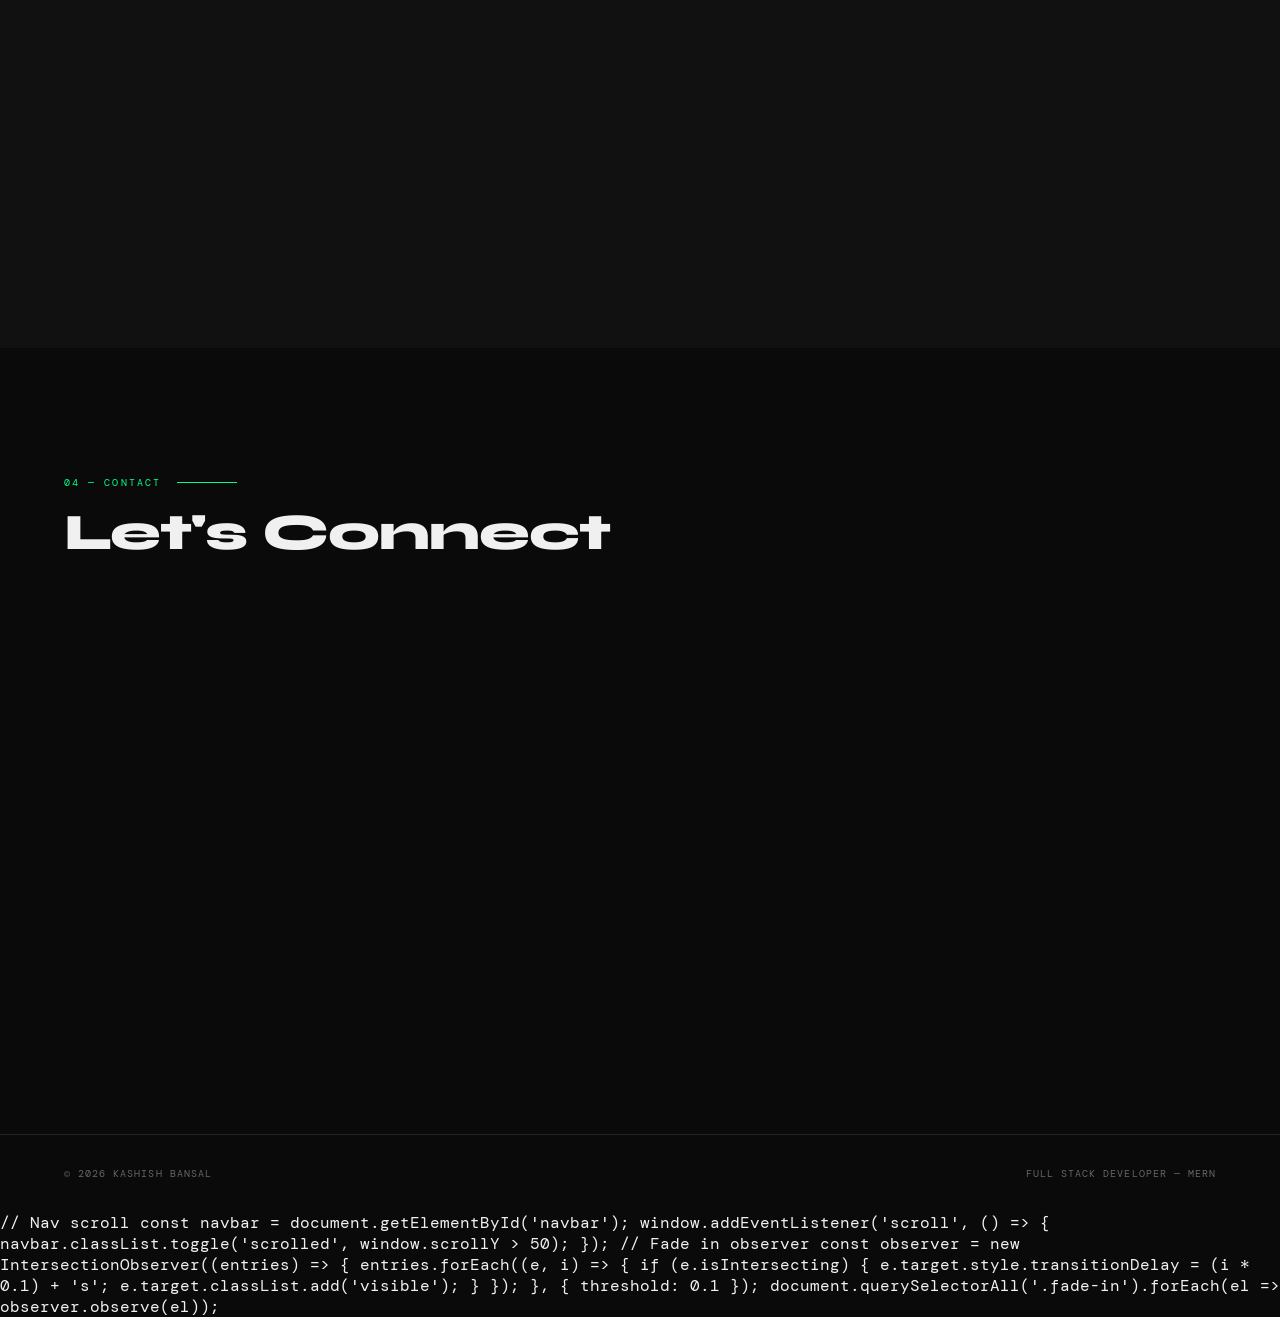
==== commit 8df2f951: "Fix for email Email click was not working properly" ====
--- a/index.html
+++ b/index.html
@@ -206,13 +206,13 @@
       </p>
     </div>
     <div class="contact-links">
-      <a href="/cdn-cgi/l/kashishbansal081#d2b9b3a1babba1ba92b7aab3bfa2beb7fcb1bdbf" class="contact-link">
-        <span class="link-icon">✉️</span>
-        <div class="link-meta">
-          <span class="link-type">Email</span>
-          <span class="link-label"><span class="__cf_email__" data-cfemail="0b606a78636278634b6e736a667b676e25686466">kashishbansal081@gmail.com</span></span>
-        </div>
-      </a>
+<a href="mailto:kashishbansal081@gmail.com" class="contact-link">
+  <span class="link-icon">✉️</span>
+  <div class="link-meta">
+    <span class="link-type">Email</span>
+    <span class="link-label">kashishbansal081@gmail.com</span>
+  </div>
+</a>
       <a href="https://linkedin.com/in/kashishbansal081" target="_blank" class="contact-link">
         <span class="link-icon">💼</span>
         <div class="link-meta">
@@ -242,8 +242,7 @@
   <span>&copy; 2026 Kashish Bansal</span>
   <span>Full Stack Developer — MERN</span>
 </footer>
-
-<script data-cfasync="false" src="/cdn-cgi/scripts/5c5dd728/cloudflare-static/email-decode.min.js"></script><script>
+  
   // Nav scroll
   const navbar = document.getElementById('navbar');
   window.addEventListener('scroll', () => {
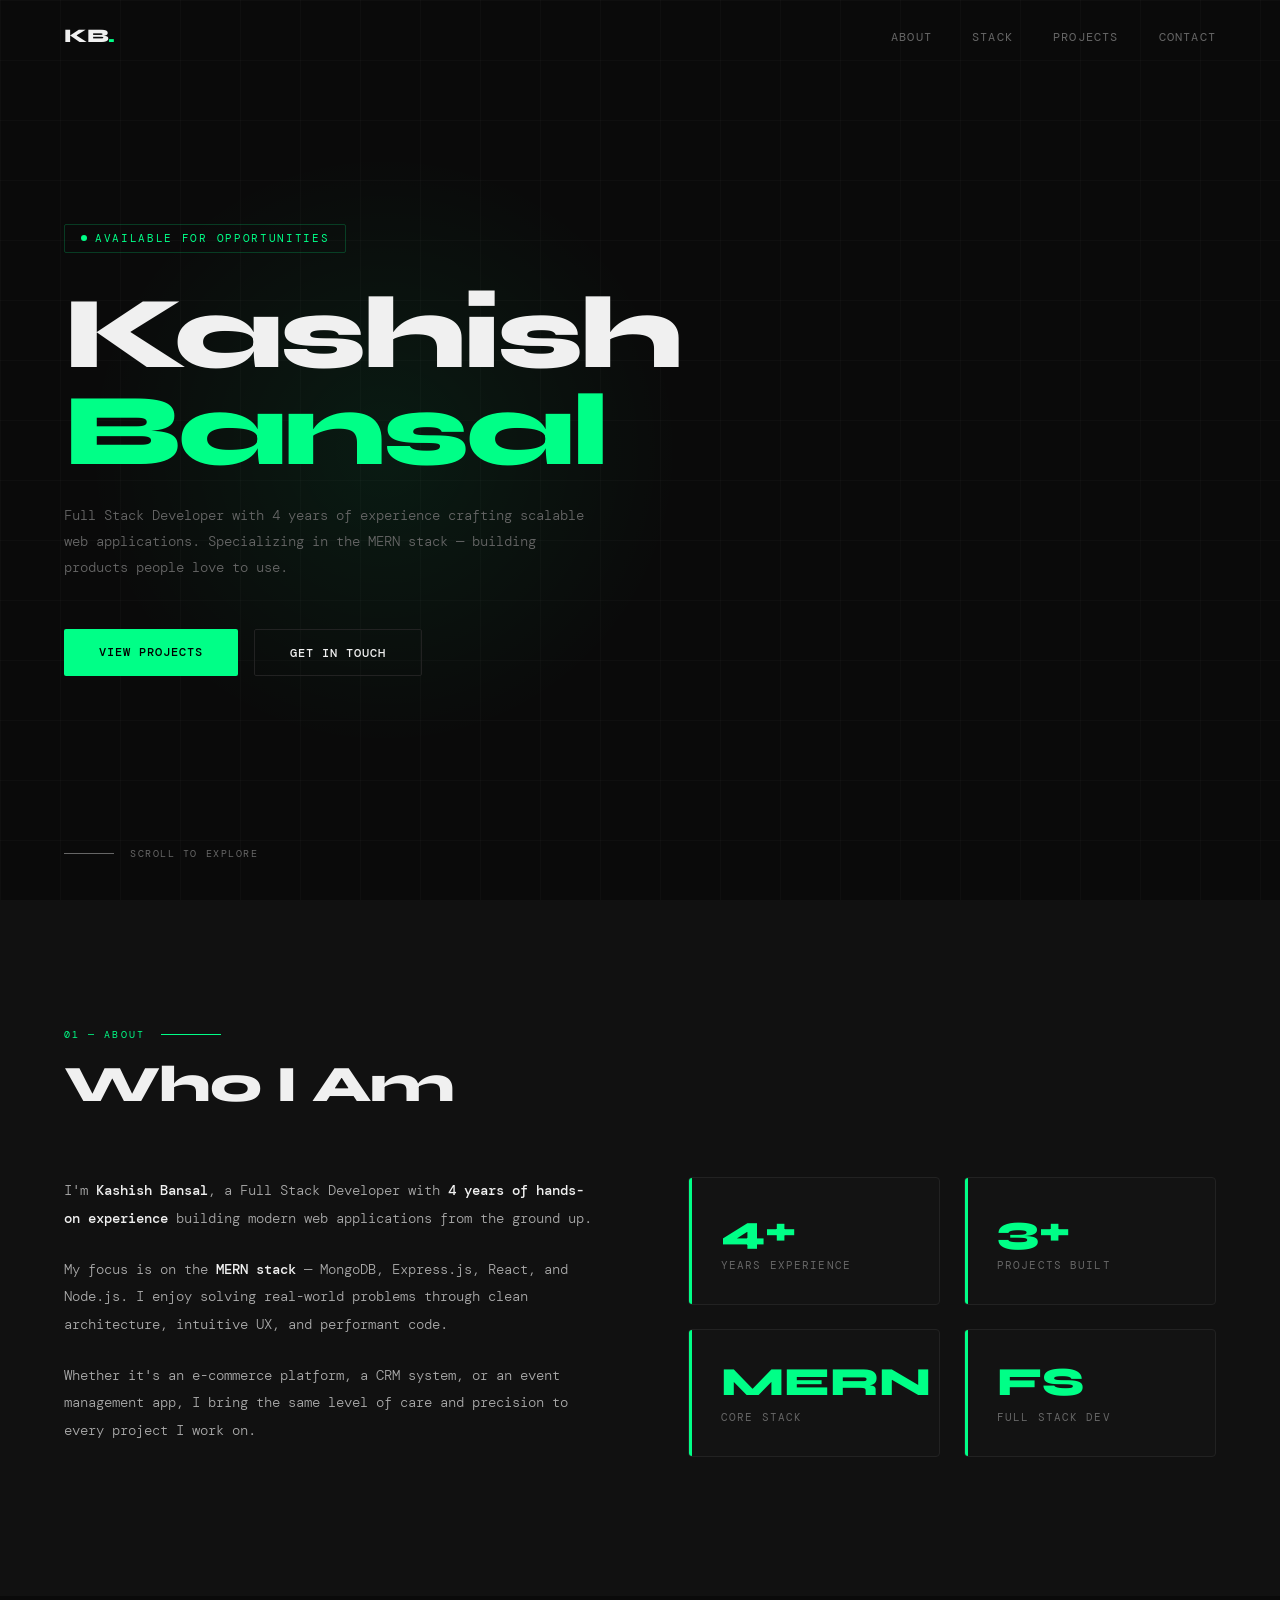
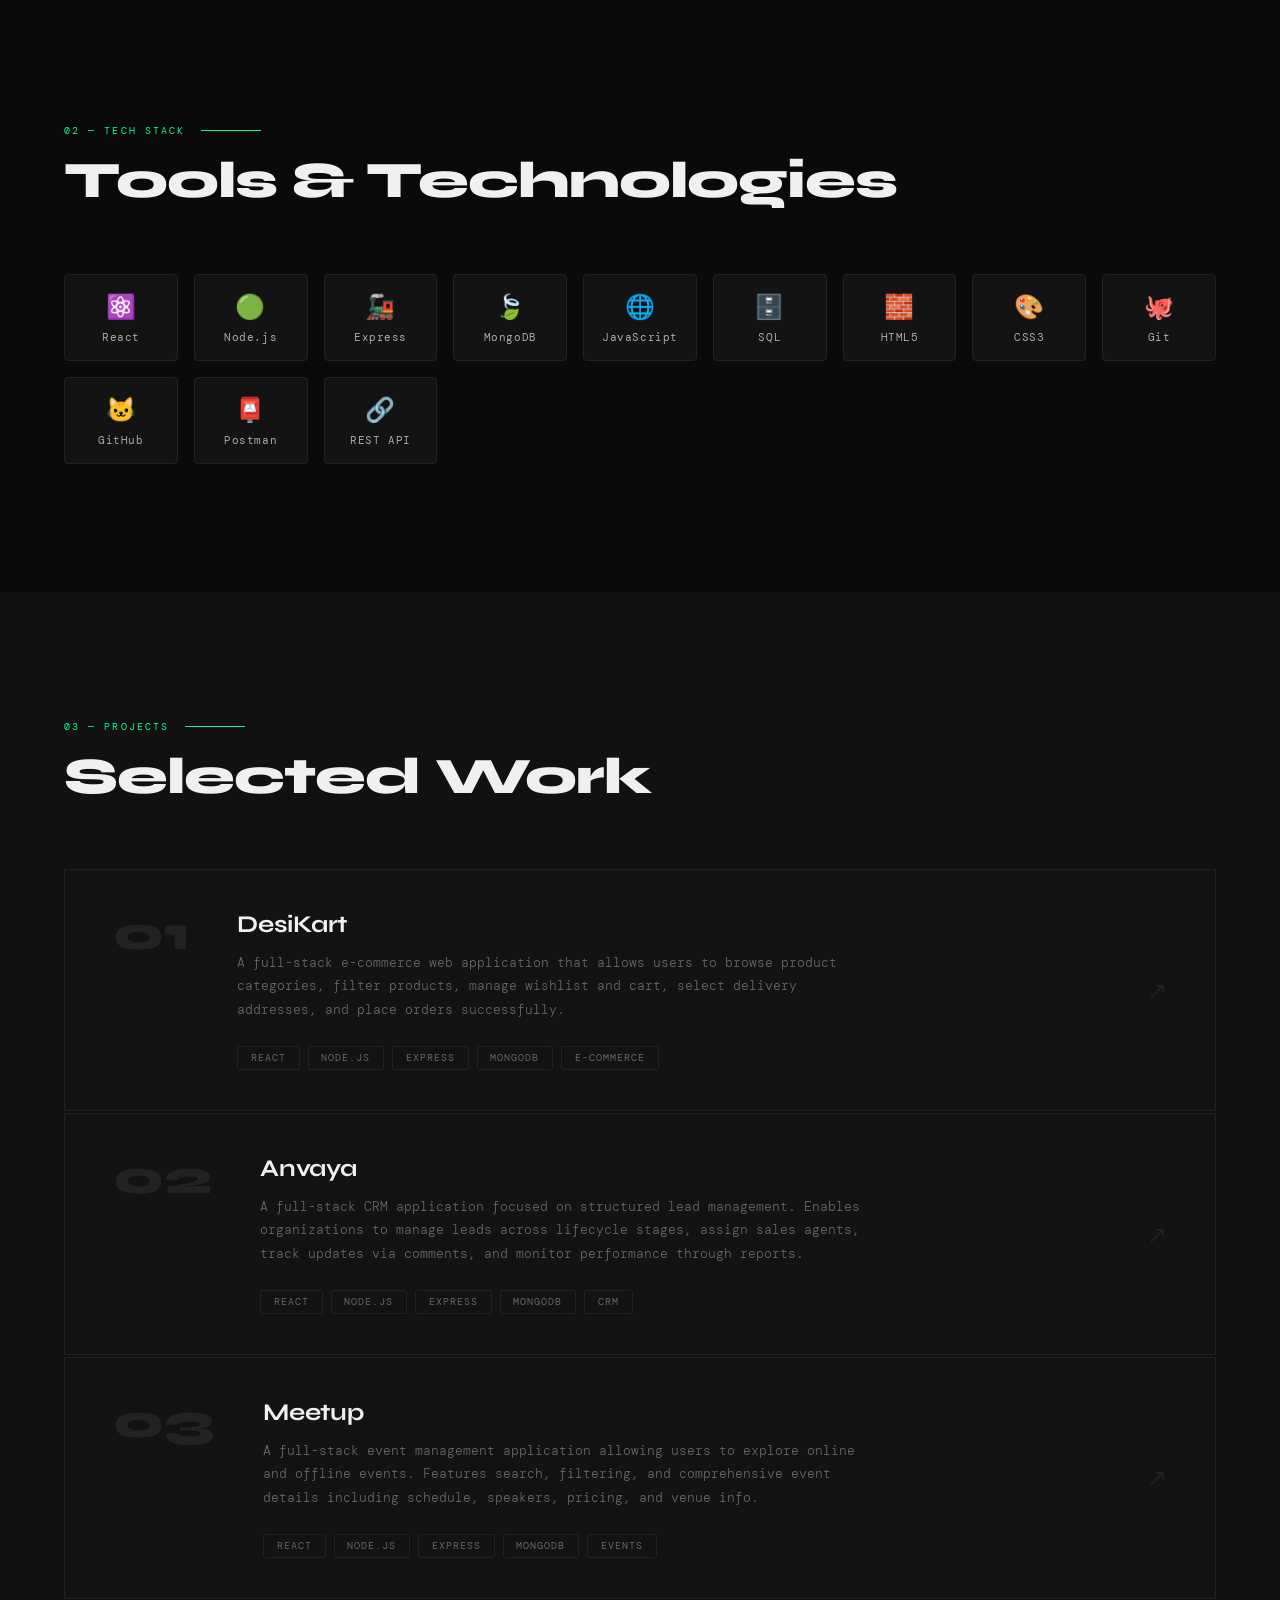
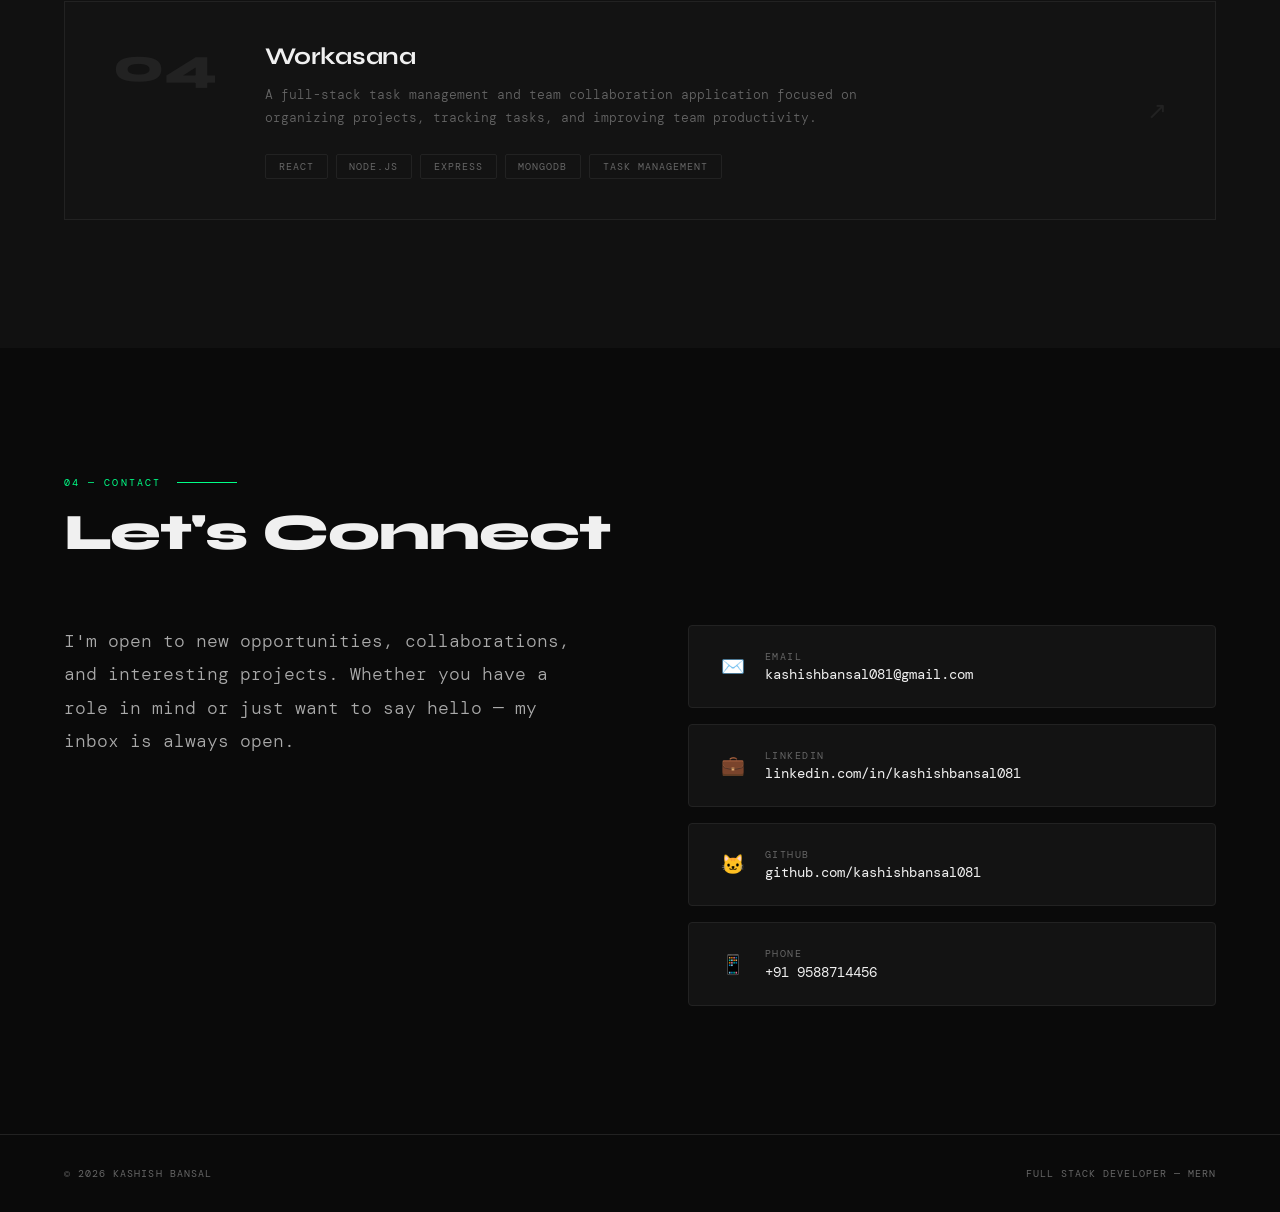
==== commit a584cdf1: "Fix:- Email issue has been fixed." ====
--- a/index.html
+++ b/index.html
@@ -1,264 +1,329 @@
 <!DOCTYPE html>
 <html lang="en">
 <head>
-<meta charset="UTF-8">
-<meta name="viewport" content="width=device-width, initial-scale=1.0">
-<title>Kashish Bansal — Full Stack Developer</title>
-<link href="https://fonts.googleapis.com/css2?family=Syne:wght@400;600;700;800&family=DM+Mono:wght@300;400;500&display=swap" rel="stylesheet">
-<link rel="stylesheet" href="porfolio.css">
+  <meta charset="UTF-8" />
+  <meta name="viewport" content="width=device-width, initial-scale=1.0" />
+  <title>Kashish Bansal — Full Stack Developer</title>
+
+  <link
+    href="https://fonts.googleapis.com/css2?family=Syne:wght@400;600;700;800&family=DM+Mono:wght@300;400;500&display=swap"
+    rel="stylesheet"
+  />
+
+  <link rel="stylesheet" href="porfolio.css" />
 </head>
 <body>
 
-<!-- NAV -->
-<nav id="navbar">
-  <div class="nav-logo">KB<span>.</span></div>
-  <ul class="nav-links">
-    <li><a href="#about">About</a></li>
-    <li><a href="#stack">Stack</a></li>
-    <li><a href="#projects">Projects</a></li>
-    <li><a href="#contact">Contact</a></li>
-  </ul>
-</nav>
-
-<!-- HERO -->
-<section class="hero" id="home">
-  <div class="hero-grid-lines"></div>
-  <div class="hero-glow"></div>
-  <div class="hero-content">
-    <div class="hero-tag">Available for opportunities</div>
-    <h1>
-      <span class="line1">Kashish</span><br>
-      <span class="line2">Bansal</span>
-    </h1>
-    <p class="hero-desc">Full Stack Developer with 4 years of experience crafting scalable web applications. Specializing in the MERN stack — building products people love to use.</p>
-    <div class="hero-cta">
-      <a href="#projects" class="btn-primary">View Projects</a>
-      <a href="#contact" class="btn-outline">Get In Touch</a>
-    </div>
-  </div>
-  <div class="hero-scroll">
-    <div class="scroll-line"></div>
-    Scroll to explore
-  </div>
-</section>
-
-<!-- ABOUT -->
-<section id="about">
-  <div class="section-label">01 — About</div>
-  <h2 class="section-title">Who I Am</h2>
-  <div class="about-grid fade-in">
-    <div class="about-text">
-      <p>I'm <strong>Kashish Bansal</strong>, a Full Stack Developer with <strong>4 years of hands-on experience</strong> building modern web applications from the ground up.</p>
-      <p>My focus is on the <strong>MERN stack</strong> — MongoDB, Express.js, React, and Node.js. I enjoy solving real-world problems through clean architecture, intuitive UX, and performant code.</p>
-      <p>Whether it's an e-commerce platform, a CRM system, or an event management app, I bring the same level of care and precision to every project I work on.</p>
-    </div>
-    <div class="about-stats">
-      <div class="stat-card">
-        <div class="stat-num">4+</div>
-        <div class="stat-label">Years Experience</div>
-      </div>
-      <div class="stat-card">
-        <div class="stat-num">3+</div>
-        <div class="stat-label">Projects Built</div>
-      </div>
-      <div class="stat-card">
-        <div class="stat-num">MERN</div>
-        <div class="stat-label">Core Stack</div>
-      </div>
-      <div class="stat-card">
-        <div class="stat-num">FS</div>
-        <div class="stat-label">Full Stack Dev</div>
-      </div>
-    </div>
-  </div>
-</section>
-
-<!-- TECH STACK -->
-<section id="stack">
-  <div class="section-label">02 — Tech Stack</div>
-  <h2 class="section-title">Tools & Technologies</h2>
-  <div class="stack-grid fade-in">
-    <div class="tech-pill"><span class="icon">⚛️</span>React</div>
-    <div class="tech-pill"><span class="icon">🟢</span>Node.js</div>
-    <div class="tech-pill"><span class="icon">🚂</span>Express</div>
-    <div class="tech-pill"><span class="icon">🍃</span>MongoDB</div>
-    <div class="tech-pill"><span class="icon">🌐</span>JavaScript</div>
-    <div class="tech-pill"><span class="icon">🗄️</span>SQL</div>
-    <div class="tech-pill"><span class="icon">🧱</span>HTML5</div>
-    <div class="tech-pill"><span class="icon">🎨</span>CSS3</div>
-    <div class="tech-pill"><span class="icon">🐙</span>Git</div>
-    <div class="tech-pill"><span class="icon">🐱</span>GitHub</div>
-    <div class="tech-pill"><span class="icon">📮</span>Postman</div>
-    <div class="tech-pill"><span class="icon">🔗</span>REST API</div>
-  </div>
-</section>
-
-<!-- PROJECTS -->
-<section id="projects">
-  <div class="section-label">03 — Projects</div>
-  <h2 class="section-title">Selected Work</h2>
-
-  <div class="projects-list fade-in">
-
-    <!-- Project 1 -->
-    <a href="https://frontend-e-commerce-iota-nine.vercel.app/" class="project-item">
-      <div class="project-num">01</div>
-
-      <div class="project-info">
-        <div class="project-name">DesiKart</div>
-        <p class="project-desc">
-          A full-stack e-commerce web application that allows users to browse product categories, filter products, manage wishlist and cart, select delivery addresses, and place orders successfully.
+  <nav id="navbar">
+    <div class="nav-logo">KB<span>.</span></div>
+    <ul class="nav-links">
+      <li><a href="#about">About</a></li>
+      <li><a href="#stack">Stack</a></li>
+      <li><a href="#projects">Projects</a></li>
+      <li><a href="#contact">Contact</a></li>
+    </ul>
+  </nav>
+
+  <!-- HERO -->
+  <section class="hero" id="home">
+    <div class="hero-grid-lines"></div>
+    <div class="hero-glow"></div>
+
+    <div class="hero-content">
+      <div class="hero-tag">Available for opportunities</div>
+
+      <h1>
+        <span class="line1">Kashish</span><br />
+        <span class="line2">Bansal</span>
+      </h1>
+
+      <p class="hero-desc">
+        Full Stack Developer with 4 years of experience crafting scalable web applications.
+        Specializing in the MERN stack — building products people love to use.
+      </p>
+
+      <div class="hero-cta">
+        <a href="#projects" class="btn-primary">View Projects</a>
+        <a href="#contact" class="btn-outline">Get In Touch</a>
+      </div>
+    </div>
+
+    <div class="hero-scroll">
+      <div class="scroll-line"></div>
+      Scroll to explore
+    </div>
+  </section>
+
+  <!-- ABOUT -->
+  <section id="about">
+    <div class="section-label">01 — About</div>
+    <h2 class="section-title">Who I Am</h2>
+
+    <div class="about-grid fade-in">
+      <div class="about-text">
+        <p>
+          I'm <strong>Kashish Bansal</strong>, a Full Stack Developer with
+          <strong>4 years of hands-on experience</strong> building modern web applications from the ground up.
         </p>
-
-        <div class="project-tags">
-          <span class="tag">React</span>
-          <span class="tag">Node.js</span>
-          <span class="tag">Express</span>
-          <span class="tag">MongoDB</span>
-          <span class="tag">E-Commerce</span>
-        </div>
-      </div>
-
-      <div class="project-arrow">↗</div>
-    </a>
-
-
-    <!-- Project 2 -->
-    <a href="https://frontend-crm-khaki.vercel.app/" class="project-item">
-      <div class="project-num">02</div>
-
-      <div class="project-info">
-        <div class="project-name">Anvaya</div>
-        <p class="project-desc">
-          A full-stack CRM application focused on structured lead management. Enables organizations to manage leads across lifecycle stages, assign sales agents, track updates via comments, and monitor performance through reports.
+        <p>
+          My focus is on the <strong>MERN stack</strong> — MongoDB, Express.js, React, and Node.js.
+          I enjoy solving real-world problems through clean architecture, intuitive UX, and performant code.
         </p>
-
-        <div class="project-tags">
-          <span class="tag">React</span>
-          <span class="tag">Node.js</span>
-          <span class="tag">Express</span>
-          <span class="tag">MongoDB</span>
-          <span class="tag">CRM</span>
-        </div>
-      </div>
-
-      <div class="project-arrow">↗</div>
-    </a>
-
-
-    <!-- Project 3 -->
-    <a href="https://frontend-meetup-app-sable.vercel.app/" class="project-item">
-      <div class="project-num">03</div>
-
-      <div class="project-info">
-        <div class="project-name">Meetup</div>
-        <p class="project-desc">
-          A full-stack event management application allowing users to explore online and offline events. Features search, filtering, and comprehensive event details including schedule, speakers, pricing, and venue info.
+        <p>
+          Whether it's an e-commerce platform, a CRM system, or an event management app,
+          I bring the same level of care and precision to every project I work on.
         </p>
-
-        <div class="project-tags">
-          <span class="tag">React</span>
-          <span class="tag">Node.js</span>
-          <span class="tag">Express</span>
-          <span class="tag">MongoDB</span>
-          <span class="tag">Events</span>
-        </div>
-      </div>
-
-      <div class="project-arrow">↗</div>
-    </a>
-
-        <!-- Project 4 -->
-
-    <a href="https://frontend-workasana-3m46-m0f79z5gn.vercel.app/" class="project-item">
-      <div class="project-num">04</div>
-
-      <div class="project-info">
-        <div class="project-name">Workasana</div>
-        <p class="project-desc">
-          A full-stack task management and team collaboration application focused on organizing projects, tracking tasks, and improving team productivity.
+      </div>
+
+      <div class="about-stats">
+        <div class="stat-card">
+          <div class="stat-num">4+</div>
+          <div class="stat-label">Years Experience</div>
+        </div>
+        <div class="stat-card">
+          <div class="stat-num">3+</div>
+          <div class="stat-label">Projects Built</div>
+        </div>
+        <div class="stat-card">
+          <div class="stat-num">MERN</div>
+          <div class="stat-label">Core Stack</div>
+        </div>
+        <div class="stat-card">
+          <div class="stat-num">FS</div>
+          <div class="stat-label">Full Stack Dev</div>
+        </div>
+      </div>
+    </div>
+  </section>
+
+  <!-- TECH STACK -->
+  <section id="stack">
+    <div class="section-label">02 — Tech Stack</div>
+    <h2 class="section-title">Tools & Technologies</h2>
+
+    <div class="stack-grid fade-in">
+      <div class="tech-pill"><span class="icon">⚛️</span>React</div>
+      <div class="tech-pill"><span class="icon">🟢</span>Node.js</div>
+      <div class="tech-pill"><span class="icon">🚂</span>Express</div>
+      <div class="tech-pill"><span class="icon">🍃</span>MongoDB</div>
+      <div class="tech-pill"><span class="icon">🌐</span>JavaScript</div>
+      <div class="tech-pill"><span class="icon">🗄️</span>SQL</div>
+      <div class="tech-pill"><span class="icon">🧱</span>HTML5</div>
+      <div class="tech-pill"><span class="icon">🎨</span>CSS3</div>
+      <div class="tech-pill"><span class="icon">🐙</span>Git</div>
+      <div class="tech-pill"><span class="icon">🐱</span>GitHub</div>
+      <div class="tech-pill"><span class="icon">📮</span>Postman</div>
+      <div class="tech-pill"><span class="icon">🔗</span>REST API</div>
+    </div>
+  </section>
+
+  <!-- PROJECTS -->
+  <section id="projects">
+    <div class="section-label">03 — Projects</div>
+    <h2 class="section-title">Selected Work</h2>
+
+    <div class="projects-list fade-in">
+
+      <!-- Project 1 -->
+      <a
+        href="https://frontend-e-commerce-iota-nine.vercel.app/"
+        target="_blank"
+        rel="noopener noreferrer"
+        class="project-item"
+      >
+        <div class="project-num">01</div>
+
+        <div class="project-info">
+          <div class="project-name">DesiKart</div>
+          <p class="project-desc">
+            A full-stack e-commerce web application that allows users to browse product categories,
+            filter products, manage wishlist and cart, select delivery addresses, and place orders successfully.
+          </p>
+
+          <div class="project-tags">
+            <span class="tag">React</span>
+            <span class="tag">Node.js</span>
+            <span class="tag">Express</span>
+            <span class="tag">MongoDB</span>
+            <span class="tag">E-Commerce</span>
+          </div>
+        </div>
+
+        <div class="project-arrow">↗</div>
+      </a>
+
+      <!-- Project 2 -->
+      <a
+        href="https://frontend-crm-khaki.vercel.app/"
+        target="_blank"
+        rel="noopener noreferrer"
+        class="project-item"
+      >
+        <div class="project-num">02</div>
+
+        <div class="project-info">
+          <div class="project-name">Anvaya</div>
+          <p class="project-desc">
+            A full-stack CRM application focused on structured lead management.
+            Enables organizations to manage leads across lifecycle stages, assign sales agents,
+            track updates via comments, and monitor performance through reports.
+          </p>
+
+          <div class="project-tags">
+            <span class="tag">React</span>
+            <span class="tag">Node.js</span>
+            <span class="tag">Express</span>
+            <span class="tag">MongoDB</span>
+            <span class="tag">CRM</span>
+          </div>
+        </div>
+
+        <div class="project-arrow">↗</div>
+      </a>
+
+      <!-- Project 3 -->
+      <a
+        href="https://frontend-meetup-app-sable.vercel.app/"
+        target="_blank"
+        rel="noopener noreferrer"
+        class="project-item"
+      >
+        <div class="project-num">03</div>
+
+        <div class="project-info">
+          <div class="project-name">Meetup</div>
+          <p class="project-desc">
+            A full-stack event management application allowing users to explore online and offline events.
+            Features search, filtering, and comprehensive event details including schedule, speakers, pricing, and venue info.
+          </p>
+
+          <div class="project-tags">
+            <span class="tag">React</span>
+            <span class="tag">Node.js</span>
+            <span class="tag">Express</span>
+            <span class="tag">MongoDB</span>
+            <span class="tag">Events</span>
+          </div>
+        </div>
+
+        <div class="project-arrow">↗</div>
+      </a>
+
+      <!-- Project 4 -->
+      <a
+        href="https://frontend-workasana-3m46-m0f79z5gn.vercel.app/"
+        target="_blank"
+        rel="noopener noreferrer"
+        class="project-item"
+      >
+        <div class="project-num">04</div>
+
+        <div class="project-info">
+          <div class="project-name">Workasana</div>
+          <p class="project-desc">
+            A full-stack task management and team collaboration application focused on organizing projects,
+            tracking tasks, and improving team productivity.
+          </p>
+
+          <div class="project-tags">
+            <span class="tag">React</span>
+            <span class="tag">Node.js</span>
+            <span class="tag">Express</span>
+            <span class="tag">MongoDB</span>
+            <span class="tag">Task Management</span>
+          </div>
+        </div>
+
+        <div class="project-arrow">↗</div>
+      </a>
+
+    </div>
+  </section>
+
+  <!-- CONTACT -->
+  <section id="contact">
+    <div class="section-label">04 — Contact</div>
+    <h2 class="section-title">Let's Connect</h2>
+
+    <div class="contact-wrapper fade-in">
+      <div class="contact-intro">
+        <p style="font-size:1.1rem;line-height:1.9;color:#aaa;font-weight:300;">
+          I'm open to new opportunities, collaborations, and interesting projects.
+          Whether you have a role in mind or just want to say hello — my inbox is always open.
         </p>
-
-        <div class="project-tags">
-          <span class="tag">React</span>
-          <span class="tag">Node.js</span>
-          <span class="tag">Express</span>
-          <span class="tag">MongoDB</span>
-          <span class="tag">Task Management</span>
-        </div>
-      </div>
-
-      <div class="project-arrow">↗</div>
-    </a>
-
-
-  </div>
-</section>
-
-<!-- CONTACT -->
-<section id="contact">
-  <div class="section-label">04 — Contact</div>
-  <h2 class="section-title">Let's Connect</h2>
-  <div class="contact-wrapper fade-in">
-    <div class="contact-intro">
-      <p style="font-size:1.1rem;line-height:1.9;color:#aaa;font-weight:300;">
-        I'm open to new opportunities, collaborations, and interesting projects. Whether you have a role in mind or just want to say hello — my inbox is always open.
-      </p>
-    </div>
-    <div class="contact-links">
-<a href="mailto:kashishbansal081@gmail.com" class="contact-link">
-  <span class="link-icon">✉️</span>
-  <div class="link-meta">
-    <span class="link-type">Email</span>
-    <span class="link-label">kashishbansal081@gmail.com</span>
-  </div>
-</a>
-      <a href="https://linkedin.com/in/kashishbansal081" target="_blank" class="contact-link">
-        <span class="link-icon">💼</span>
-        <div class="link-meta">
-          <span class="link-type">LinkedIn</span>
-          <span class="link-label">linkedin.com/in/kashishbansal081</span>
-        </div>
-      </a>
-      <a href="https://github.com/kashishbansal081" target="_blank" class="contact-link">
-        <span class="link-icon">🐱</span>
-        <div class="link-meta">
-          <span class="link-type">GitHub</span>
-          <span class="link-label">github.com/kashishbansal081</span>
-        </div>
-      </a>
-      <a href="tel:+919999999999" class="contact-link">
-        <span class="link-icon">📱</span>
-        <div class="link-meta">
-          <span class="link-type">Phone</span>
-          <span class="link-label">+91 9588714456</span>
-        </div>
-      </a>
-    </div>
-  </div>
-</section>
-
-<footer>
-  <span>&copy; 2026 Kashish Bansal</span>
-  <span>Full Stack Developer — MERN</span>
-</footer>
-  
-  // Nav scroll
-  const navbar = document.getElementById('navbar');
-  window.addEventListener('scroll', () => {
-    navbar.classList.toggle('scrolled', window.scrollY > 50);
-  });
-
-  // Fade in observer
-  const observer = new IntersectionObserver((entries) => {
-    entries.forEach((e, i) => {
-      if (e.isIntersecting) {
-        e.target.style.transitionDelay = (i * 0.1) + 's';
-        e.target.classList.add('visible');
-      }
+      </div>
+
+      <div class="contact-links">
+        <a href="mailto:kashishbansal081@gmail.com" class="contact-link">
+          <span class="link-icon">✉️</span>
+          <div class="link-meta">
+            <span class="link-type">Email</span>
+            <span class="link-label">kashishbansal081@gmail.com</span>
+          </div>
+        </a>
+
+        <a
+          href="https://linkedin.com/in/kashishbansal081"
+          target="_blank"
+          rel="noopener noreferrer"
+          class="contact-link"
+        >
+          <span class="link-icon">💼</span>
+          <div class="link-meta">
+            <span class="link-type">LinkedIn</span>
+            <span class="link-label">linkedin.com/in/kashishbansal081</span>
+          </div>
+        </a>
+
+        <a
+          href="https://github.com/kashishbansal081"
+          target="_blank"
+          rel="noopener noreferrer"
+          class="contact-link"
+        >
+          <span class="link-icon">🐱</span>
+          <div class="link-meta">
+            <span class="link-type">GitHub</span>
+            <span class="link-label">github.com/kashishbansal081</span>
+          </div>
+        </a>
+
+        <a href="tel:+919588714456" class="contact-link">
+          <span class="link-icon">📱</span>
+          <div class="link-meta">
+            <span class="link-type">Phone</span>
+            <span class="link-label">+91 9588714456</span>
+          </div>
+        </a>
+      </div>
+    </div>
+  </section>
+
+  <footer>
+    <span>&copy; 2026 Kashish Bansal</span>
+    <span>Full Stack Developer — MERN</span>
+  </footer>
+
+  <script>
+    // Nav scroll
+    const navbar = document.getElementById("navbar");
+
+    window.addEventListener("scroll", () => {
+      navbar.classList.toggle("scrolled", window.scrollY > 50);
     });
-  }, { threshold: 0.1 });
-  document.querySelectorAll('.fade-in').forEach(el => observer.observe(el));
-</script>
+
+    // Fade in observer
+    const observer = new IntersectionObserver((entries) => {
+      entries.forEach((entry, i) => {
+        if (entry.isIntersecting) {
+          entry.target.style.transitionDelay = i * 0.1 + "s";
+          entry.target.classList.add("visible");
+        }
+      });
+    }, { threshold: 0.1 });
+
+    document.querySelectorAll(".fade-in").forEach((el) => observer.observe(el));
+  </script>
+
 </body>
-</html>
+</html>
